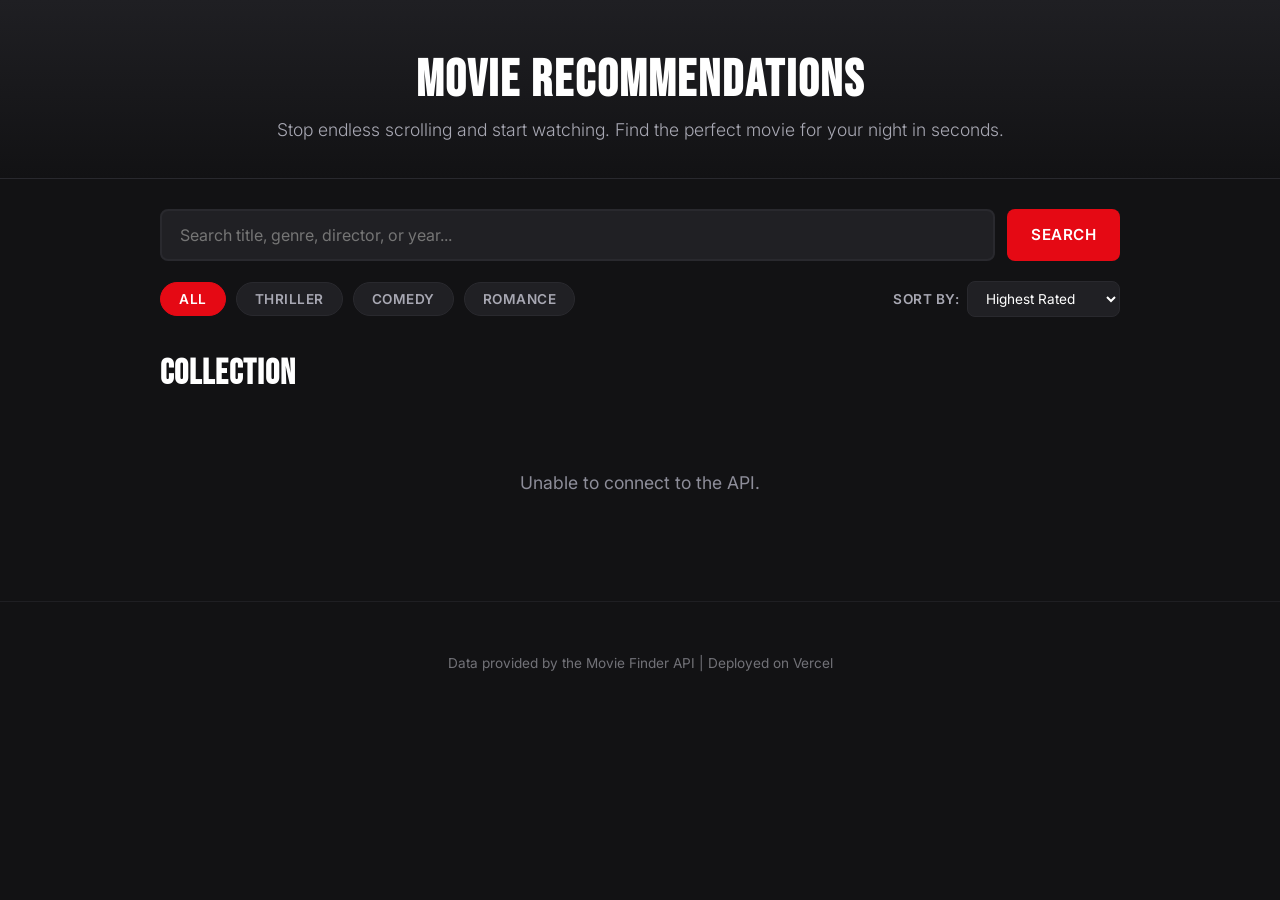
==== index.html @ 41379fd9 "Remove ID from modal title and fix undefined values with fallback and backend sync" ====
<!DOCTYPE html>
<html lang="en">
<head>
    <meta charset="UTF-8">
    <meta name="viewport" content="width=device-width, initial-scale=1.0">
    <title>Movie Recommendations</title>
    <!-- Cinematic Google Fonts -->
    <link rel="preconnect" href="https://fonts.googleapis.com">
    <link rel="preconnect" href="https://fonts.gstatic.com" crossorigin>
    <link href="https://fonts.googleapis.com/css2?family=Bebas+Neue&family=Inter:wght@300;400;500;600;700&display=swap" rel="stylesheet">
    <link rel="stylesheet" href="style.css">
</head>
<body>
    <header>
        <h1>Movie Recommendations</h1>
        <p>Stop endless scrolling and start watching. Find the perfect movie for your night in seconds.</p>
    </header>

    <main>
        <!-- SEARCH & CONTROLS SECTION -->
        <section class="search-section">
            <div class="search-bar">
                <input type="text" id="searchInput" placeholder="Search title, genre, director, or year...">
                <button class="primary-btn" onclick="searchMovies()">Search</button>
            </div>
            
            <!-- CATEGORY CHIPS AND DYNAMIC SORTING DROPDOWN -->
            <div class="controls-row">
                <div class="category-chips">
                    <button class="chip-btn active" onclick="filterCategory('All')">All</button>
                    <button class="chip-btn" onclick="filterCategory('Thriller')">Thriller</button>
                    <button class="chip-btn" onclick="filterCategory('Comedy')">Comedy</button>
                    <button class="chip-btn" onclick="filterCategory('Romance')">Romance</button>
                </div>

                <div class="sort-container">
                    <label for="sortSelect">Sort By:</label>
                    <select id="sortSelect" onchange="sortAndDisplayMovies()">
                        <option value="rating-desc">Highest Rated</option>
                        <option value="rating-asc">Lowest Rated</option>
                        <option value="year-desc">Newest Release</option>
                        <option value="year-asc">Oldest Release</option>
                    </select>
                </div>
            </div>
        </section>

        <!-- MOVIE GRID -->
        <section>
            <h2>Collection</h2>
            <div id="movieList" class="movie-list">
                <p class="loading-text">Loading movies...</p>
            </div>
        </section>
    </main>

    <!-- CUSTOM DARK MOVIE DETAILS MODAL -->
    <div id="movieModal" class="modal-overlay" onclick="closeModalOnOverlay(event)">
        <div class="modal-content">
            <button class="modal-close-btn" onclick="closeModal()">&times;</button>
            <div id="modalBody">
                <!-- Movie details dynamically injected here -->
            </div>
        </div>
    </div>

    <footer>
        <p>Data provided by the Movie Finder API | Deployed on Vercel</p>
    </footer>

    <script src="app.js"></script>
</body>
</html>
---- style.css ----
* {
    box-sizing: border-box;
    transition: all 0.25s ease-in-out;
}

body {
    font-family: 'Inter', system-ui, -apple-system, BlinkMacSystemFont, 'Segoe UI', Roboto, sans-serif;
    margin: 0;
    background: #121214;
    color: #e1e1e6;
}

/* CINEMATIC HEADINGS */
h1, h2, h3, h4 {
    font-family: 'Bebas Neue', sans-serif;
    letter-spacing: 1px;
}

header {
    background: linear-gradient(180deg, #1f1f23 0%, #121214 100%);
    color: white;
    text-align: center;
    padding: 50px 20px 20px;
    border-bottom: 1px solid #29292e;
}

header h1 {
    margin: 0;
    font-size: 3.2rem;
    letter-spacing: 2px;
    text-transform: uppercase;
}

header p {
    color: #a8a8b3;
    font-size: 1.1rem;
    margin-top: 8px;
    font-weight: 300;
}

main {
    max-width: 1000px;
    margin: 30px auto;
    padding: 0 20px;
}

main h2 {
    font-size: 2.2rem;
    color: #ffffff;
    margin-bottom: 20px;
    text-transform: uppercase;
}

/* SEARCH & CONTROLS */
.search-section {
    margin-bottom: 35px;
}

.search-bar {
    display: flex;
    gap: 12px;
    margin-bottom: 20px;
}

.search-bar input {
    flex: 1;
    padding: 14px 18px;
    font-size: 1rem;
    font-family: 'Inter', sans-serif;
    border: 2px solid #29292e;
    border-radius: 8px;
    background: #202024;
    color: white;
    outline: none;
}

.search-bar input:focus {
    border-color: #e50914;
    box-shadow: 0 0 12px rgba(229, 9, 20, 0.4);
}

.primary-btn {
    padding: 14px 24px;
    border: none;
    border-radius: 8px;
    background: #e50914;
    color: white;
    font-weight: 600;
    font-family: 'Inter', sans-serif;
    cursor: pointer;
    font-size: 0.95rem;
    text-transform: uppercase;
    letter-spacing: 0.5px;
}

.primary-btn:hover {
    background: #ff1e27;
    transform: translateY(-2px);
    box-shadow: 0 4px 12px rgba(229, 9, 20, 0.4);
}

/* CONTROLS ROW & SORT DROPDOWN */
.controls-row {
    display: flex;
    justify-content: space-between;
    align-items: center;
    flex-wrap: wrap;
    gap: 15px;
}

.category-chips {
    display: flex;
    gap: 10px;
    flex-wrap: wrap;
}

.chip-btn {
    padding: 8px 18px;
    border: 1px solid #29292e;
    border-radius: 20px;
    background: #202024;
    color: #a8a8b3;
    cursor: pointer;
    font-size: 0.85rem;
    font-weight: 600;
    font-family: 'Inter', sans-serif;
    text-transform: uppercase;
    letter-spacing: 0.5px;
}

.chip-btn:hover {
    background: #29292e;
    color: white;
    transform: translateY(-1px);
}

.chip-btn.active {
    background: #e50914;
    color: white;
    border-color: #e50914;
}

.sort-container {
    display: flex;
    align-items: center;
    gap: 8px;
    font-size: 0.85rem;
    color: #a8a8b3;
    font-weight: 600;
    text-transform: uppercase;
    letter-spacing: 0.5px;
}

.sort-container select {
    padding: 8px 14px;
    border: 1px solid #29292e;
    border-radius: 8px;
    background: #202024;
    color: white;
    font-family: 'Inter', sans-serif;
    outline: none;
    cursor: pointer;
    font-size: 0.85rem;
}

.sort-container select:focus {
    border-color: #e50914;
}

/* MOVIE GRID & FULL CARD CLICKABLE */
.movie-list {
    display: grid;
    grid-template-columns: repeat(auto-fill, minmax(280px, 1fr));
    gap: 25px;
}

.movie-card {
    background: #202024;
    border: 2px solid #29292e;
    border-radius: 12px;
    overflow: hidden;
    display: flex;
    flex-direction: column;
    cursor: pointer;
    outline: none;
    position: relative;
}

.movie-card:hover {
    transform: translateY(-6px);
    border-color: #e50914;
    box-shadow: 0 8px 24px rgba(0, 0, 0, 0.5);
}

.movie-card:focus,
.movie-card.selected-card {
    border: 2px solid #e50914 !important;
    outline: 3px solid rgba(229, 9, 20, 0.6) !important;
    outline-offset: 3px;
    box-shadow: 0 0 20px rgba(229, 9, 20, 0.5), inset 0 0 10px rgba(229, 9, 20, 0.15) !important;
    transform: translateY(-4px);
}

/* POSTER IMAGE STYLES */
.poster-container {
    position: relative;
    width: 100%;
    height: 320px;
    overflow: hidden;
    background: #121214;
}

.movie-poster {
    width: 100%;
    height: 100%;
    object-fit: cover;
    transition: transform 0.4s ease;
}

.movie-card:hover .movie-poster {
    transform: scale(1.05);
}

.poster-container .movie-category-tag {
    position: absolute;
    top: 12px;
    left: 12px;
    z-index: 2;
    box-shadow: 0 4px 10px rgba(0,0,0,0.5);
}

.card-body {
    padding: 20px;
    display: flex;
    flex-direction: column;
    flex: 1;
}

.card-header {
    display: flex;
    justify-content: space-between;
    align-items: center;
    margin-bottom: 8px;
}

.movie-category-tag {
    padding: 4px 10px;
    border-radius: 6px;
    font-size: 0.75rem;
    font-weight: 700;
    text-transform: uppercase;
    letter-spacing: 0.5px;
}

.movie-category-tag.thriller { background: #3d1c1d; color: #ff6b6b; }
.movie-category-tag.comedy { background: #3d341c; color: #ffd166; }
.movie-category-tag.romance { background: #3d1c33; color: #f72585; }

.movie-year {
    color: #a8a8b3;
    font-weight: 600;
    font-size: 0.9rem;
}

.movie-card h3 {
    margin: 0 0 8px 0;
    font-size: 1.8rem;
    color: white;
    letter-spacing: 0.5px;
}

.movie-genre, .movie-card p {
    color: #c4c4cc;
    font-size: 0.9rem;
    margin: 4px 0;
}

.movie-rating {
    color: #ffd166;
    font-weight: 600;
    font-size: 0.9rem;
}

.movie-desc {
    color: #8d8d99 !important;
    font-size: 0.85rem !important;
    margin-top: 10px !important;
    line-height: 1.4;
}

/* MODAL OVERLAY & IMAGE LAYOUT */
.modal-overlay {
    position: fixed;
    top: 0;
    left: 0;
    width: 100%;
    height: 100%;
    background: rgba(0, 0, 0, 0.85);
    backdrop-filter: blur(8px);
    display: flex;
    justify-content: center;
    align-items: center;
    z-index: 1000;
    opacity: 0;
    pointer-events: none;
    transition: opacity 0.3s ease;
}

.modal-overlay.show {
    opacity: 1;
    pointer-events: auto;
}

.modal-content {
    background: #1f1f23;
    border: 2px solid #e50914;
    border-radius: 16px;
    padding: 30px;
    max-width: 800px;
    width: 90%;
    max-height: 90vh;
    overflow-y: auto;
    box-shadow: 0 12px 40px rgba(229, 9, 20, 0.3);
    position: relative;
    transform: scale(0.9);
    transition: transform 0.3s ease;
}

.modal-overlay.show .modal-content {
    transform: scale(1);
}

.modal-close-btn {
    position: absolute;
    top: 15px;
    right: 20px;
    background: transparent;
    border: none;
    color: #a8a8b3;
    font-size: 2rem;
    cursor: pointer;
    z-index: 10;
}

.modal-close-btn:hover {
    color: #e50914;
}

.modal-layout {
    display: flex;
    gap: 25px;
    align-items: flex-start;
}

.modal-poster {
    width: 240px;
    border-radius: 10px;
    object-fit: cover;
    box-shadow: 0 6px 18px rgba(0,0,0,0.6);
}

.modal-details {
    flex: 1;
}

.modal-header {
    display: flex;
    justify-content: space-between;
    align-items: center;
    margin-bottom: 12px;
}

.modal-rating {
    color: #ffd166;
    font-weight: 700;
    font-size: 1.1rem;
}

.modal-title {
    font-size: 2.8rem;
    margin: 0 0 5px 0;
    color: #ffffff;
    letter-spacing: 1.5px;
}

.modal-meta {
    color: #8d8d99;
    font-size: 0.95rem;
    margin-bottom: 18px;
}

.modal-section {
    margin-bottom: 18px;
}

.modal-section h4 {
    font-size: 1.3rem;
    margin: 0 0 6px 0;
    color: #e50914;
    text-transform: uppercase;
}

.modal-description {
    color: #c4c4cc;
    line-height: 1.6;
    font-size: 0.95rem;
}

.modal-details-grid {
    display: grid;
    grid-template-columns: 1fr 1fr;
    gap: 12px;
    background: #121214;
    padding: 16px;
    border-radius: 10px;
    border: 1px solid #29292e;
}

.modal-details-grid strong {
    color: #a8a8b3;
    font-size: 0.8rem;
    text-transform: uppercase;
}

.modal-details-grid p {
    margin: 4px 0 0 0;
    color: #ffffff;
    font-weight: 500;
}

.modal-details-grid .full-width {
    grid-column: 1 / -1;
}

/* RESPONSIVE LAYOUT FOR MODAL */
@media (max-width: 650px) {
    .modal-layout {
        flex-direction: column;
        align-items: center;
    }
    .modal-poster {
        width: 100%;
        max-width: 220px;
    }
}

/* MESSAGES */
.no-results, .loading-text, .error-msg {
    grid-column: 1 / -1;
    text-align: center;
    color: #8d8d99;
    font-size: 1.1rem;
    padding: 40px 0;
}

footer {
    text-align: center;
    padding: 40px;
    color: #727278;
    font-size: 0.85rem;
    border-top: 1px solid #1f1f23;
    margin-top: 50px;
}
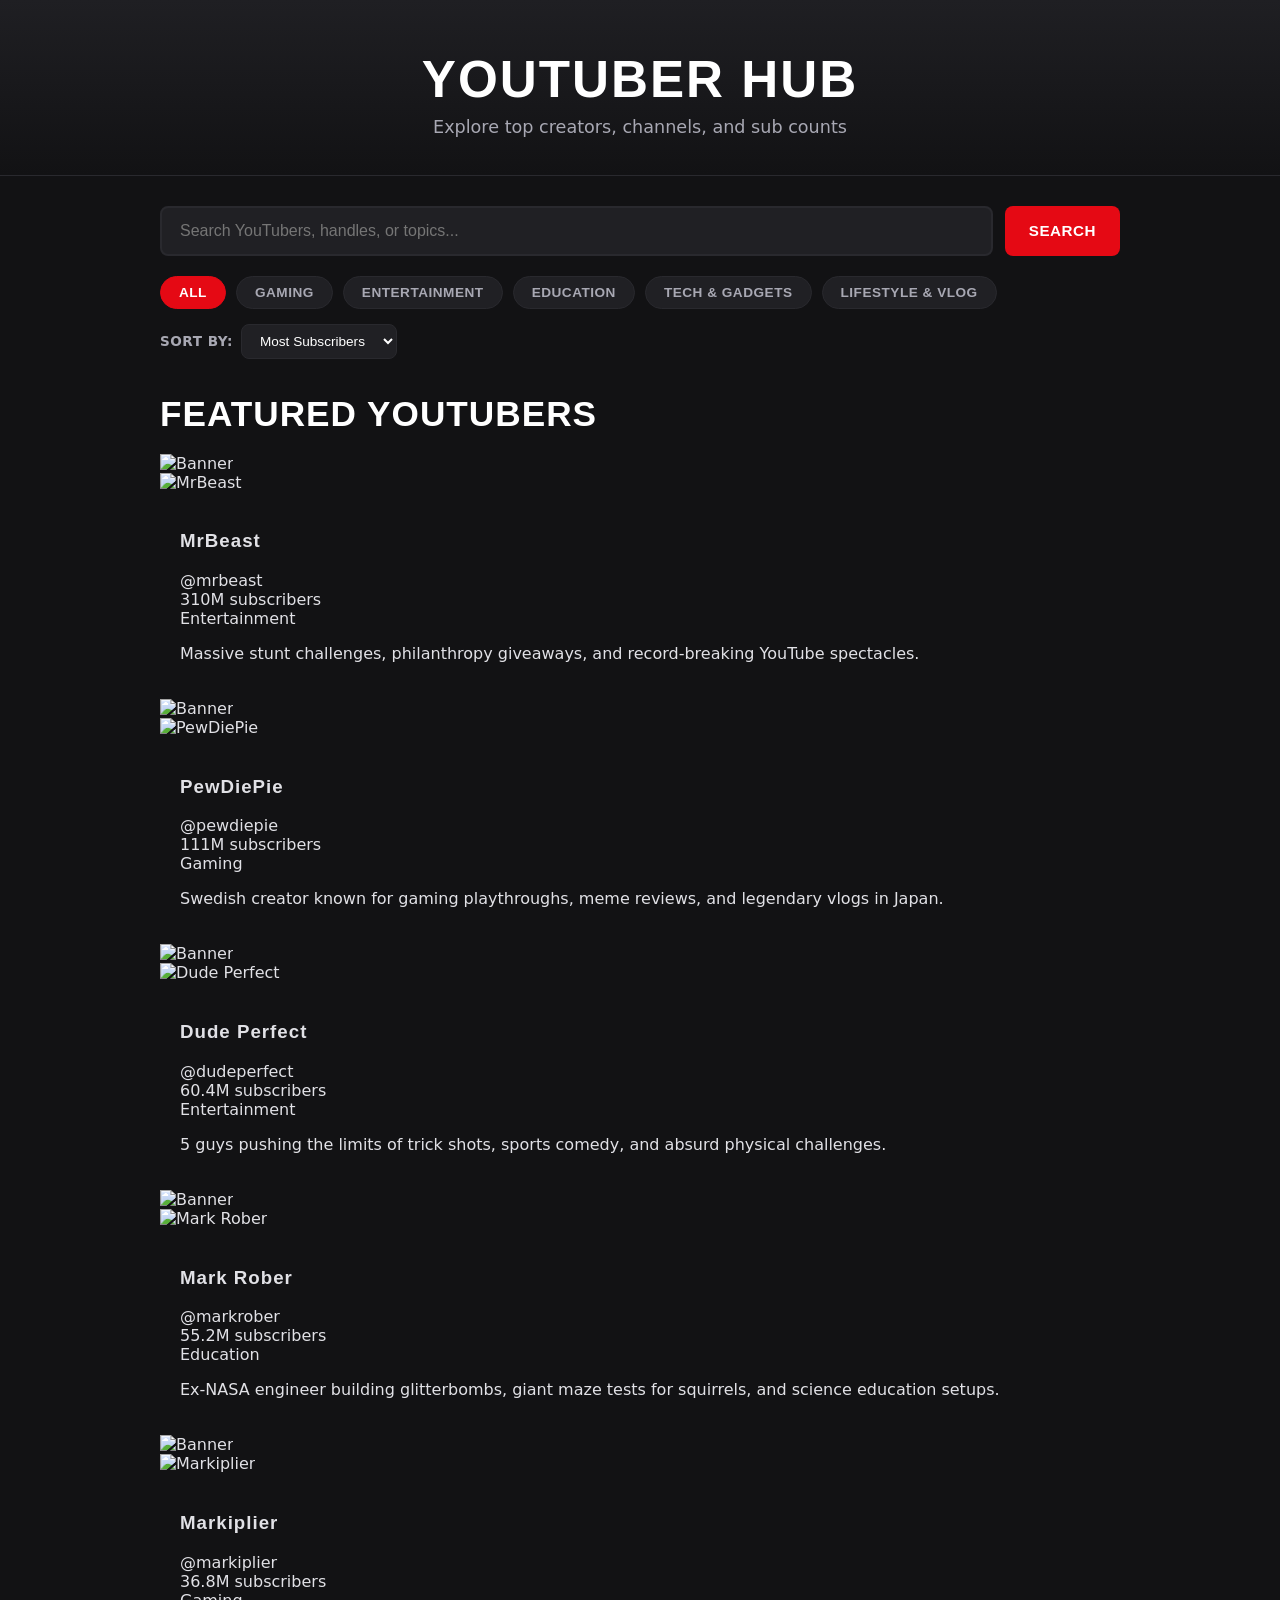
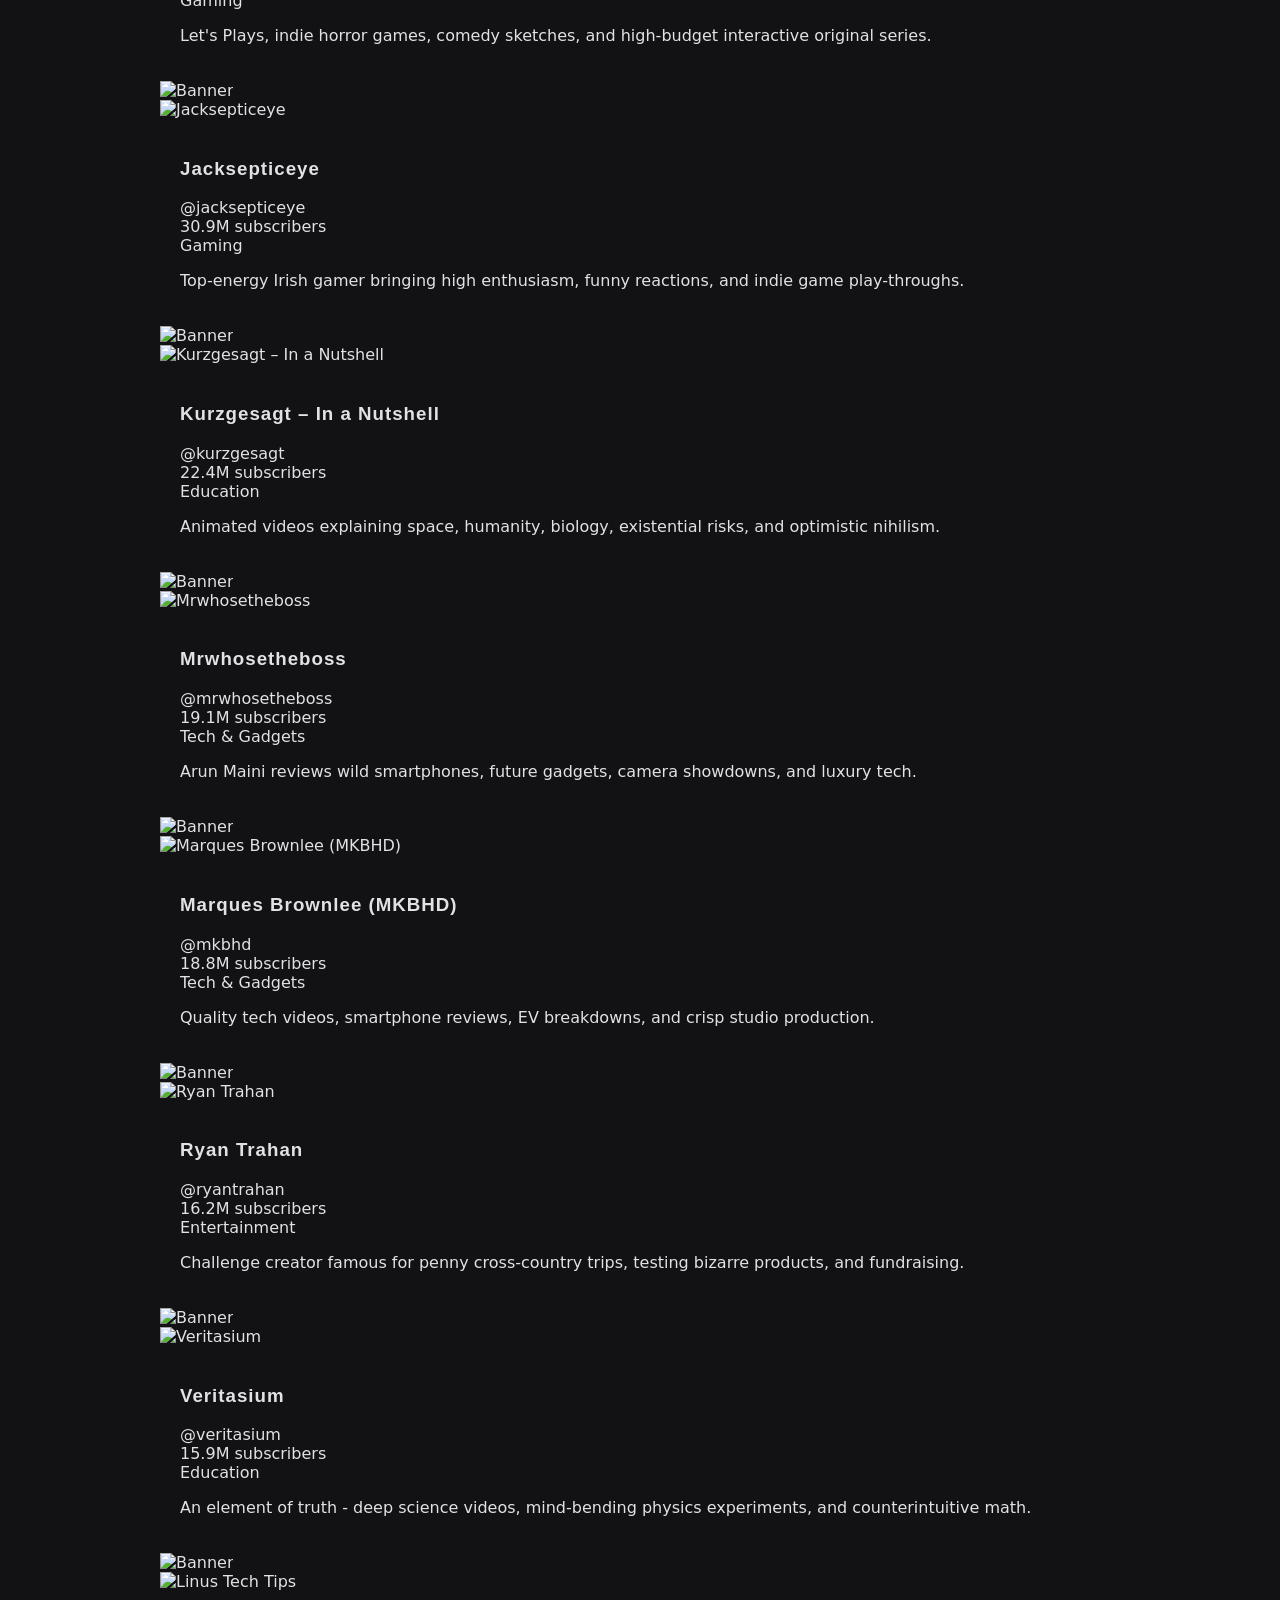
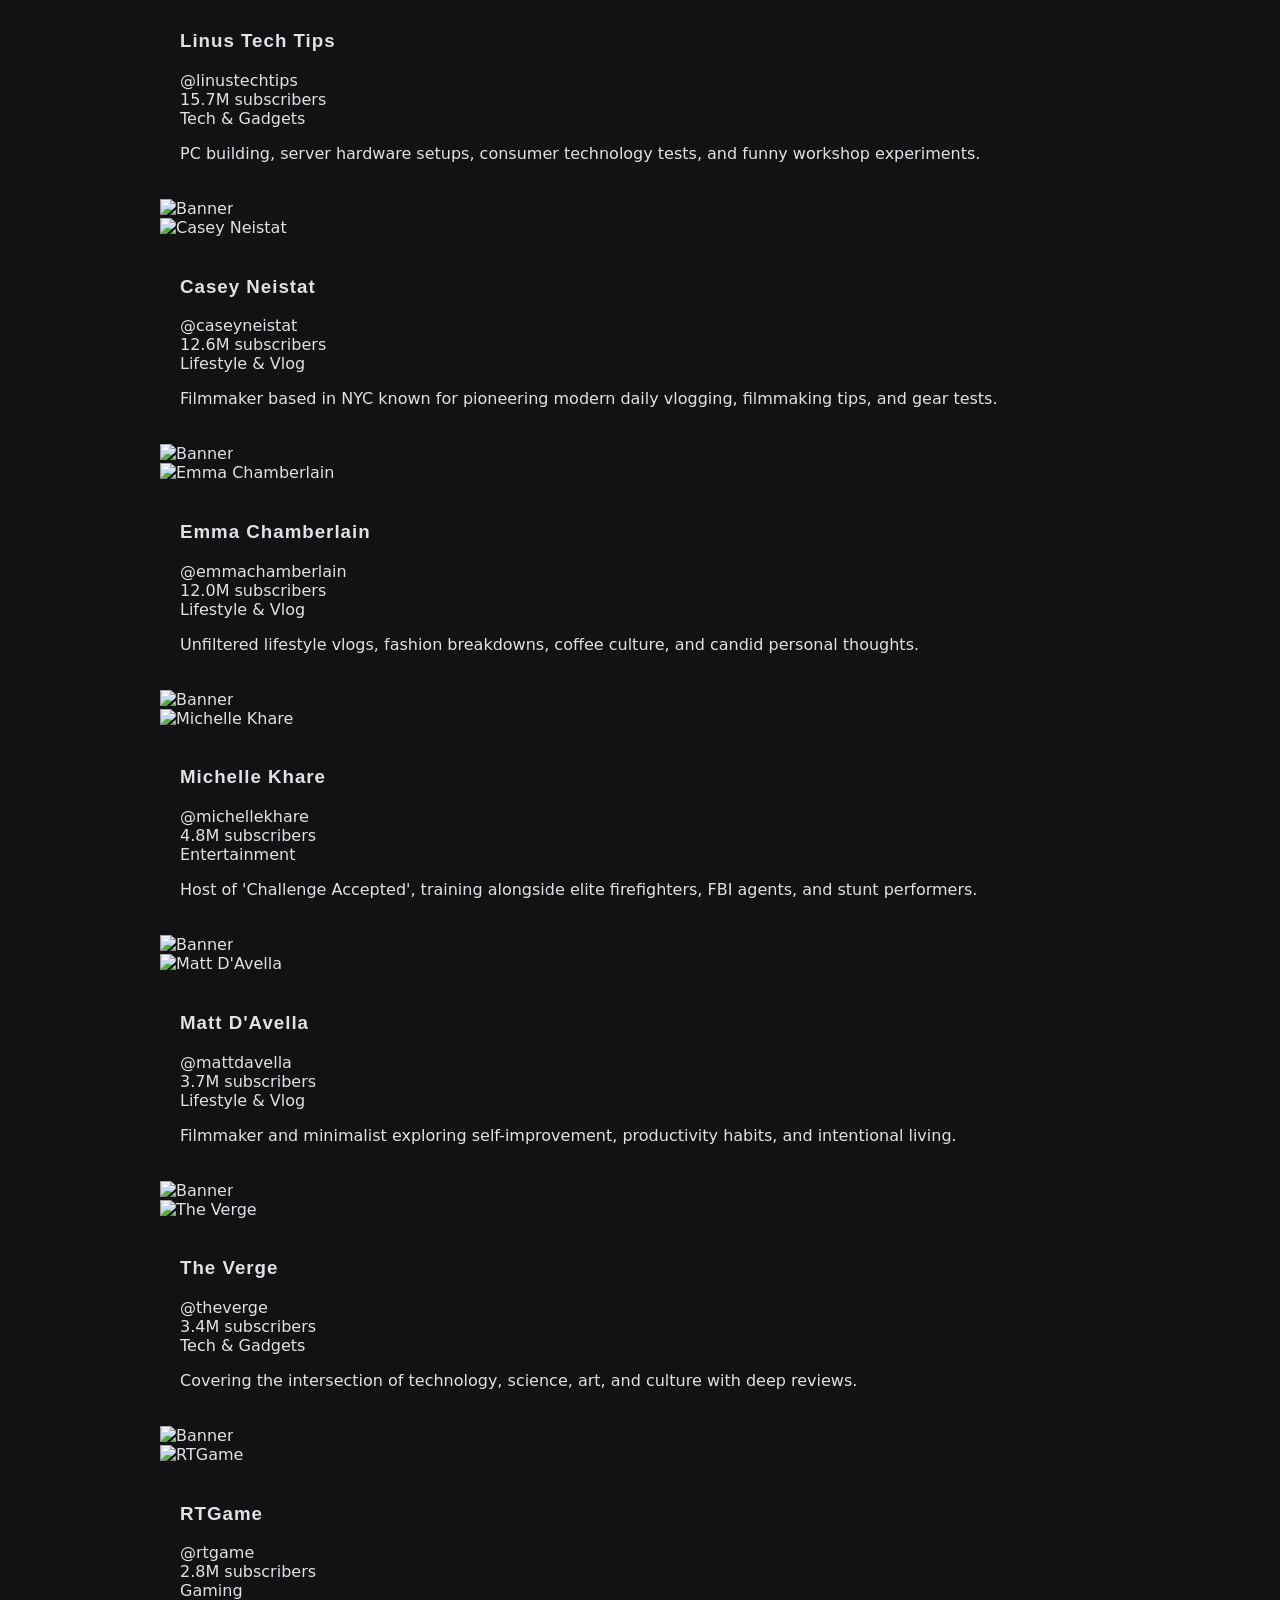
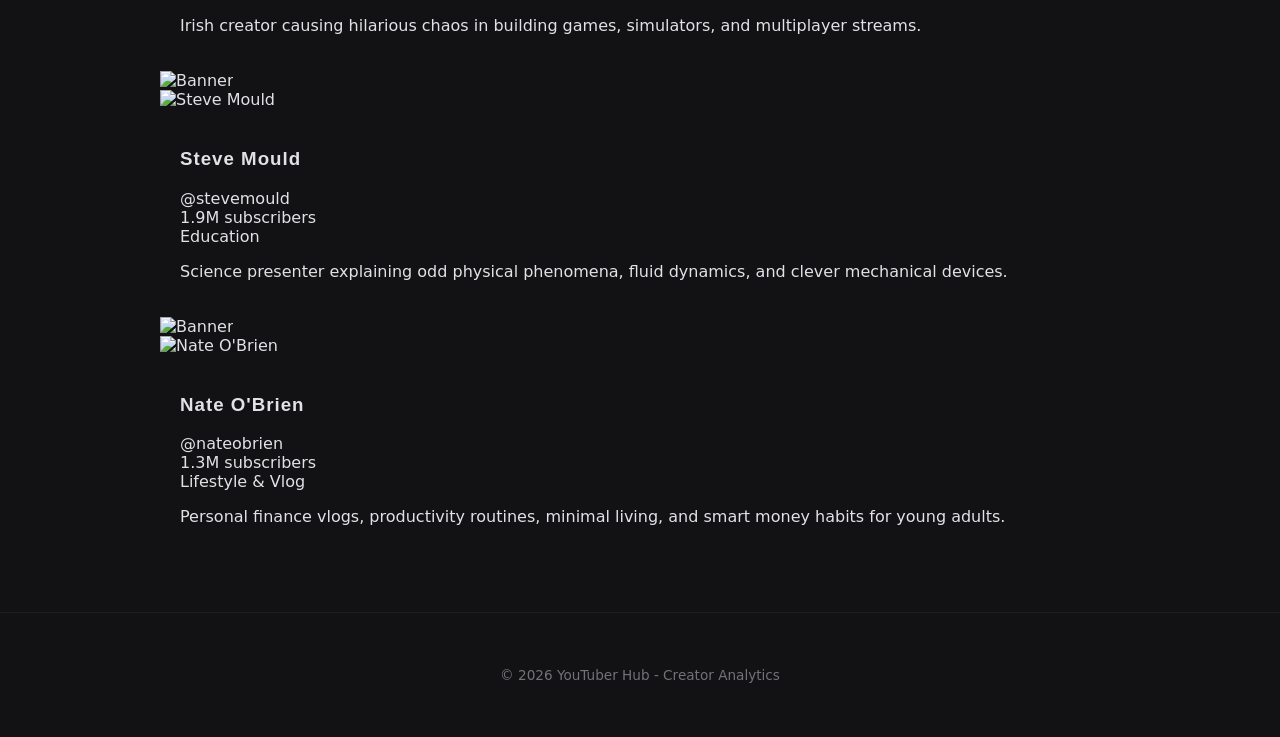
==== commit cf9a2705: "Update index.html" ====
--- a/index.html
+++ b/index.html
@@ -3,71 +3,97 @@
 <head>
     <meta charset="UTF-8">
     <meta name="viewport" content="width=device-width, initial-scale=1.0">
-    <title>Movie Recommendations</title>
-    <!-- Cinematic Google Fonts -->
-    <link rel="preconnect" href="https://fonts.googleapis.com">
-    <link rel="preconnect" href="https://fonts.gstatic.com" crossorigin>
-    <link href="https://fonts.googleapis.com/css2?family=Bebas+Neue&family=Inter:wght@300;400;500;600;700&display=swap" rel="stylesheet">
+    <title>YouTuber Hub - Discover Creators</title>
     <link rel="stylesheet" href="style.css">
 </head>
 <body>
+
     <header>
-        <h1>Movie Recommendations</h1>
-        <p>Stop endless scrolling and start watching. Find the perfect movie for your night in seconds.</p>
+        <div class="brand-badge">
+            <span class="brand-icon"></span>
+            <h1>YouTuber Hub</h1>
+        </div>
+        <p>Explore top creators, channels, and sub counts</p>
     </header>
 
     <main>
-        <!-- SEARCH & CONTROLS SECTION -->
         <section class="search-section">
             <div class="search-bar">
-                <input type="text" id="searchInput" placeholder="Search title, genre, director, or year...">
-                <button class="primary-btn" onclick="searchMovies()">Search</button>
+                <input type="text" id="searchInput" placeholder="Search YouTubers, handles, or topics..." onkeyup="handleRealtimeSearch()">
+                <button class="primary-btn" onclick="handleRealtimeSearch()">Search</button>
             </div>
-            
-            <!-- CATEGORY CHIPS AND DYNAMIC SORTING DROPDOWN -->
+
             <div class="controls-row">
-                <div class="category-chips">
-                    <button class="chip-btn active" onclick="filterCategory('All')">All</button>
-                    <button class="chip-btn" onclick="filterCategory('Thriller')">Thriller</button>
-                    <button class="chip-btn" onclick="filterCategory('Comedy')">Comedy</button>
-                    <button class="chip-btn" onclick="filterCategory('Romance')">Romance</button>
-                </div>
+                <div class="category-chips" id="categoryContainer"></div>
 
                 <div class="sort-container">
                     <label for="sortSelect">Sort By:</label>
-                    <select id="sortSelect" onchange="sortAndDisplayMovies()">
-                        <option value="rating-desc">Highest Rated</option>
-                        <option value="rating-asc">Lowest Rated</option>
-                        <option value="year-desc">Newest Release</option>
-                        <option value="year-asc">Oldest Release</option>
+                    <select id="sortSelect" onchange="sortAndDisplayYoutubers()">
+                        <option value="subs">Most Subscribers</option>
+                        <option value="views">Total Views</option>
+                        <option value="videos">Video Count</option>
                     </select>
                 </div>
             </div>
         </section>
 
-        <!-- MOVIE GRID -->
-        <section>
-            <h2>Collection</h2>
-            <div id="movieList" class="movie-list">
-                <p class="loading-text">Loading movies...</p>
-            </div>
-        </section>
+        <div id="searchBanner" class="search-banner" style="display: none;"></div>
+
+        <h2>Featured YouTubers</h2>
+        <div class="youtuber-list" id="youtuberList"></div>
     </main>
 
-    <!-- CUSTOM DARK MOVIE DETAILS MODAL -->
-    <div id="movieModal" class="modal-overlay" onclick="closeModalOnOverlay(event)">
-        <div class="modal-content">
+    <!-- CREATOR PROFILE MODAL -->
+    <div class="modal-overlay" id="creatorModal" onclick="closeModal(event)">
+        <div class="modal-content" onclick="event.stopPropagation()">
             <button class="modal-close-btn" onclick="closeModal()">&times;</button>
-            <div id="modalBody">
-                <!-- Movie details dynamically injected here -->
+            
+            <img id="modalBanner" class="modal-banner" src="" alt="Banner">
+            
+            <div class="modal-header-info">
+                <button class="subscribe-btn">Subscribe</button>
+                <div class="modal-avatar-wrapper">
+                    <img id="modalAvatar" class="modal-avatar" src="" alt="Avatar">
+                </div>
+                <h2 id="modalName" style="margin: 0; color: white;">Creator Name</h2>
+                <div id="modalHandle" style="color: #aaa; font-size: 0.9rem;">@handle</div>
+            </div>
+
+            <div class="modal-body">
+                <div class="stats-grid">
+                    <div class="stat-item">
+                        <span>Subscribers</span>
+                        <strong id="modalSubs">0</strong>
+                    </div>
+                    <div class="stat-item">
+                        <span>Total Views</span>
+                        <strong id="modalViews">0</strong>
+                    </div>
+                    <div class="stat-item">
+                        <span>Videos</span>
+                        <strong id="modalVideoCount">0</strong>
+                    </div>
+                </div>
+
+                <h4 style="color: #ff0000; margin: 0 0 8px 0; text-transform: uppercase; font-size: 0.85rem;">About Channel</h4>
+                <p id="modalBio" style="color: #ccc; font-size: 0.9rem; line-height: 1.5; margin-bottom: 20px;"></p>
+
+                <h4 style="color: #ff0000; margin: 0 0 10px 0; text-transform: uppercase; font-size: 0.85rem;">Most Popular Upload</h4>
+                <div class="popular-upload">
+                    <img id="modalUploadThumb" src="" alt="Video Thumbnail">
+                    <div>
+                        <strong id="modalUploadTitle" style="color: white; font-size: 0.9rem; display: block;">Video Title</strong>
+                        <span id="modalUploadViews" style="color: #aaa; font-size: 0.8rem;">0 views</span>
+                    </div>
+                </div>
             </div>
         </div>
     </div>
 
     <footer>
-        <p>Data provided by the Movie Finder API | Deployed on Vercel</p>
+        <p>&copy; 2026 YouTuber Hub - Creator Analytics</p>
     </footer>
 
     <script src="app.js"></script>
 </body>
-</html>+</html>
--- a/style.css
+++ b/style.css
@@ -461,3 +461,48 @@
     border-top: 1px solid #1f1f23;
     margin-top: 50px;
 }
+
+.search-banner {
+    background: #202024;
+    border-left: 4px solid #e50914;
+    padding: 12px 18px;
+    margin-bottom: 25px;
+    border-radius: 6px;
+    font-size: 0.95rem;
+    color: #a8a8b3;
+}
+
+.search-banner strong {
+    color: #ffffff;
+}
+
+.search-banner span {
+    color: #e50914;
+    font-weight: 600;
+}
+
+/* ID TAG STYLES */
+.movie-id-tag {
+    background: #e50914;
+    color: #ffffff;
+    padding: 4px 8px;
+    border-radius: 6px;
+    font-size: 0.75rem;
+    font-weight: 700;
+    text-transform: uppercase;
+    letter-spacing: 0.5px;
+}
+
+.poster-container .movie-id-tag {
+    position: absolute;
+    top: 12px;
+    right: 12px;
+    z-index: 2;
+    box-shadow: 0 4px 10px rgba(0,0,0,0.5);
+}
+
+.modal-tags {
+    display: flex;
+    gap: 8px;
+    align-items: center;
+}
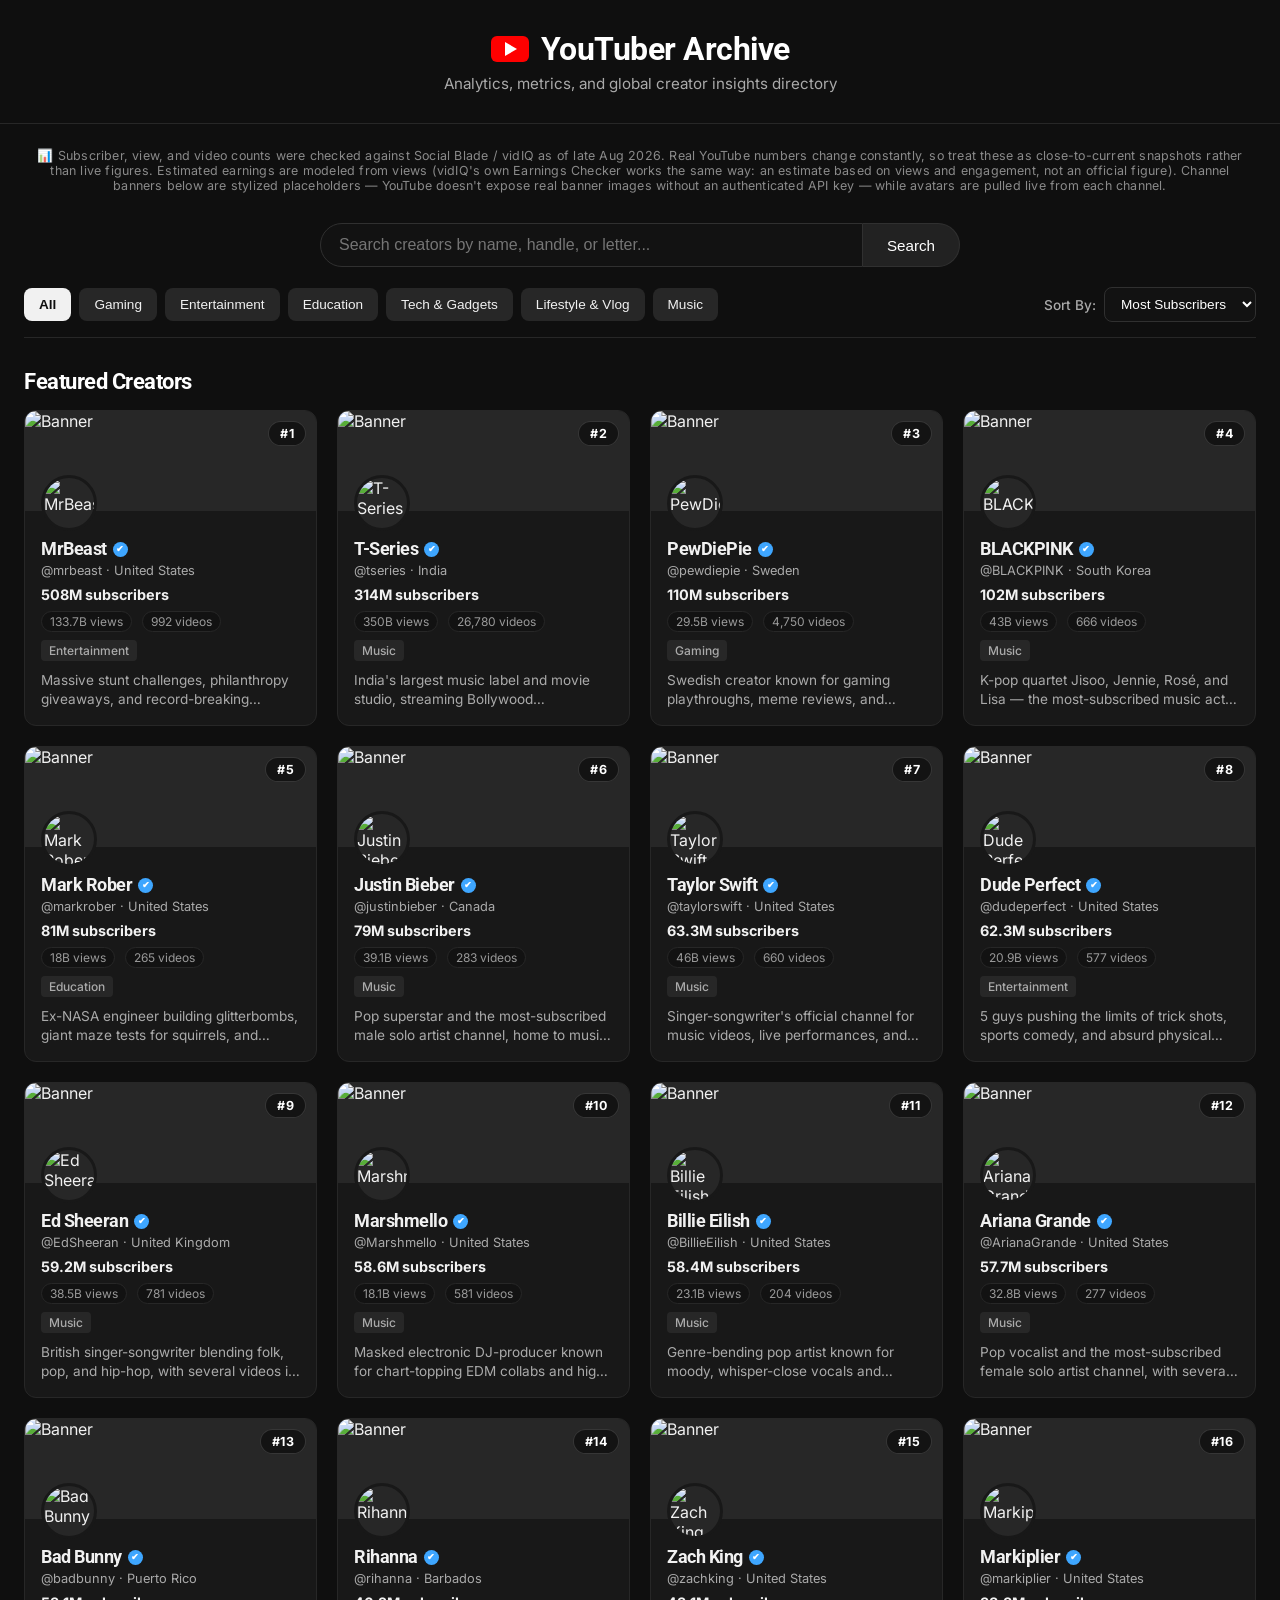
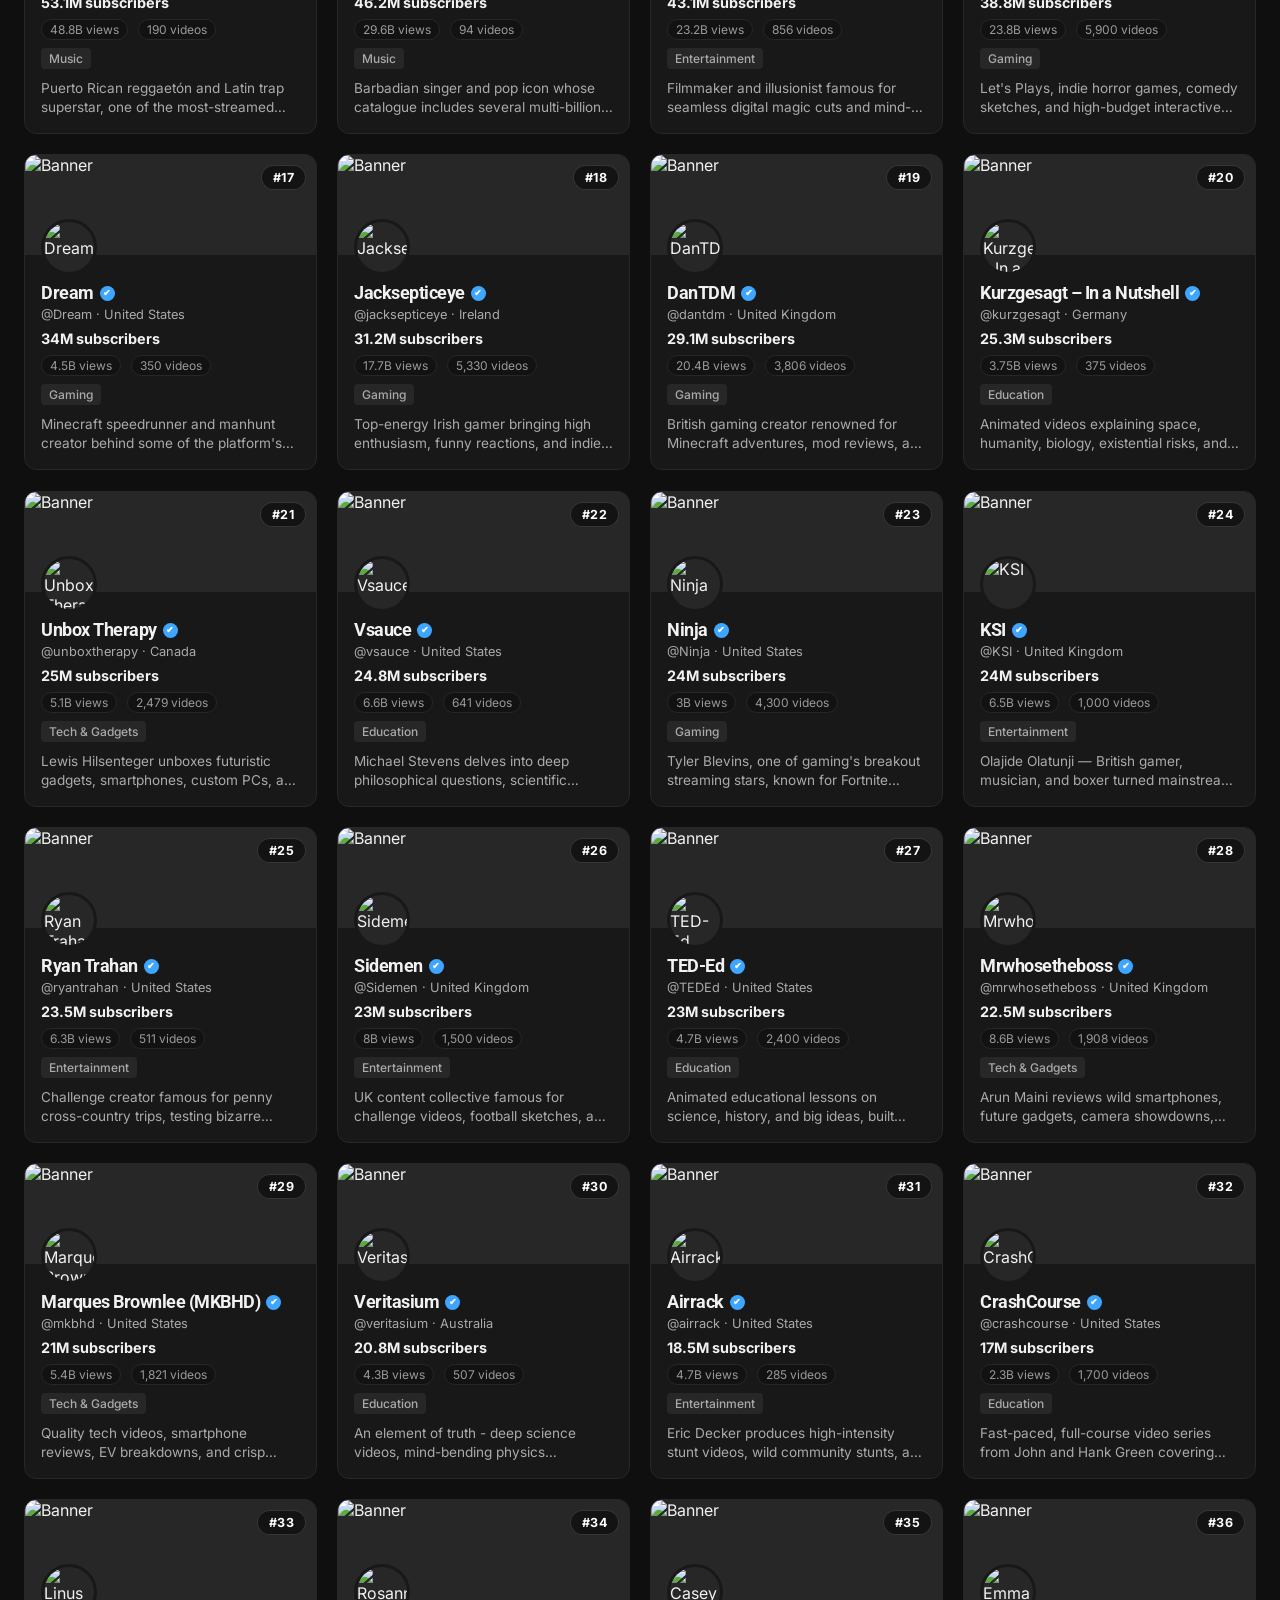
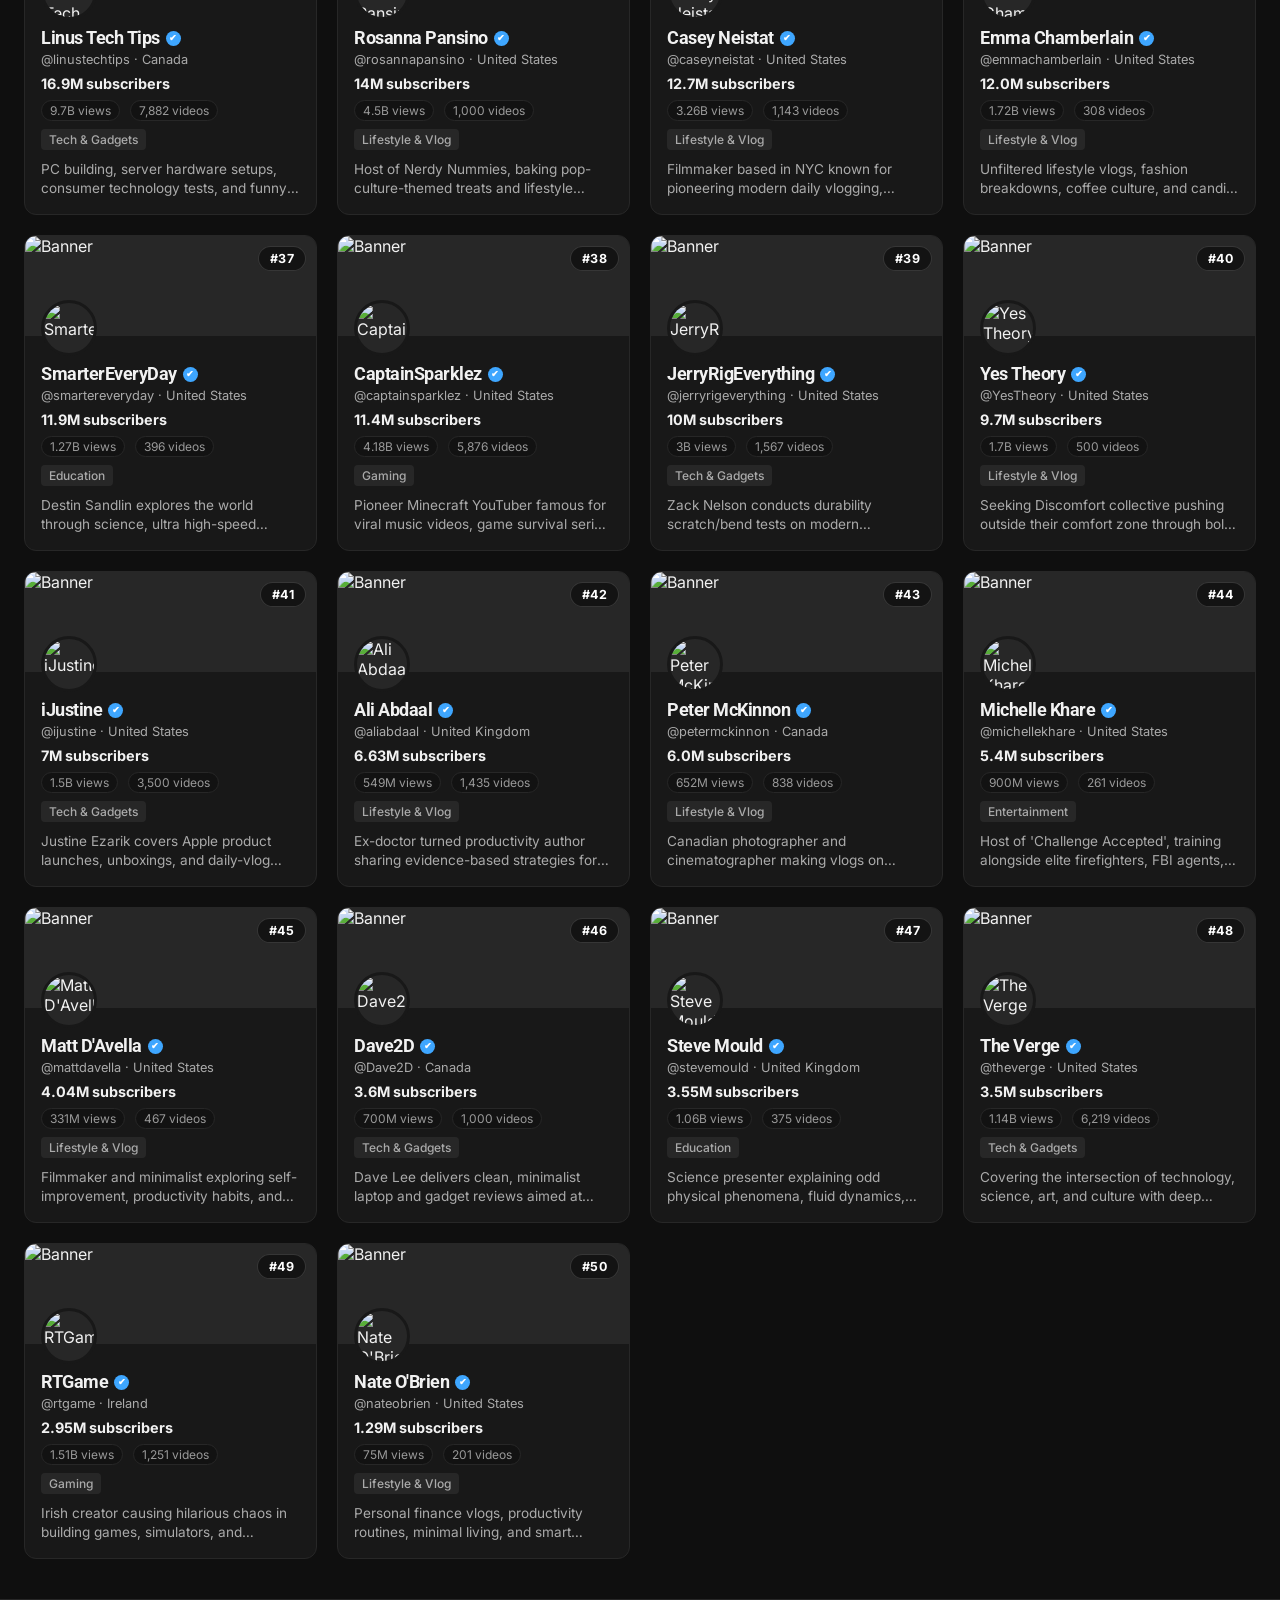
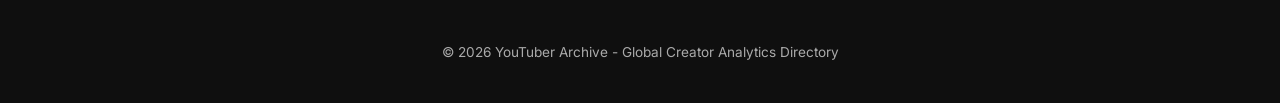
==== commit 0a037aca: "Initial commit for FastAPI service" ====
--- a/index.html
+++ b/index.html
@@ -3,23 +3,30 @@
 <head>
     <meta charset="UTF-8">
     <meta name="viewport" content="width=device-width, initial-scale=1.0">
-    <title>YouTuber Hub - Discover Creators</title>
+    <title>YouTube Creator Archive</title>
     <link rel="stylesheet" href="style.css">
+    <link rel="preconnect" href="https://fonts.googleapis.com">
+    <link rel="preconnect" href="https://fonts.gstatic.com" crossorigin>
+    <link href="https://fonts.googleapis.com/css2?family=Inter:wght@400;500;600;700&family=Roboto:wght@400;500;700&display=swap" rel="stylesheet">
 </head>
 <body>
 
     <header>
         <div class="brand-badge">
             <span class="brand-icon"></span>
-            <h1>YouTuber Hub</h1>
+            <h1>YouTuber Archive</h1>
         </div>
-        <p>Explore top creators, channels, and sub counts</p>
+        <p>Analytics, metrics, and global creator insights directory</p>
     </header>
+
+    <div class="data-note">
+        📊 Subscriber, view, and video counts were checked against Social Blade / vidIQ as of late Aug 2026. Real YouTube numbers change constantly, so treat these as close-to-current snapshots rather than live figures. Estimated earnings are modeled from views (vidIQ's own Earnings Checker works the same way: an estimate based on views and engagement, not an official figure). Channel banners below are stylized placeholders — YouTube doesn't expose real banner images without an authenticated API key — while avatars are pulled live from each channel.
+    </div>
 
     <main>
         <section class="search-section">
             <div class="search-bar">
-                <input type="text" id="searchInput" placeholder="Search YouTubers, handles, or topics..." onkeyup="handleRealtimeSearch()">
+                <input type="text" id="searchInput" placeholder="Search creators by name, handle, or letter..." onkeyup="handleRealtimeSearch()">
                 <button class="primary-btn" onclick="handleRealtimeSearch()">Search</button>
             </div>
 
@@ -32,6 +39,8 @@
                         <option value="subs">Most Subscribers</option>
                         <option value="views">Total Views</option>
                         <option value="videos">Video Count</option>
+                        <option value="year">Joined Year</option>
+                        <option value="earnings">Est. Earnings</option>
                     </select>
                 </div>
             </div>
@@ -39,11 +48,10 @@
 
         <div id="searchBanner" class="search-banner" style="display: none;"></div>
 
-        <h2>Featured YouTubers</h2>
+        <h2>Featured Creators</h2>
         <div class="youtuber-list" id="youtuberList"></div>
     </main>
 
-    <!-- CREATOR PROFILE MODAL -->
     <div class="modal-overlay" id="creatorModal" onclick="closeModal(event)">
         <div class="modal-content" onclick="event.stopPropagation()">
             <button class="modal-close-btn" onclick="closeModal()">&times;</button>
@@ -52,37 +60,32 @@
             
             <div class="modal-header-info">
                 <button class="subscribe-btn">Subscribe</button>
-                <div class="modal-avatar-wrapper">
-                    <img id="modalAvatar" class="modal-avatar" src="" alt="Avatar">
+                <div class="modal-identity">
+                    <div class="modal-avatar-wrapper">
+                        <img id="modalAvatar" class="modal-avatar" src="" alt="Avatar">
+                    </div>
+                    <div class="modal-name-block">
+                        <h2 id="modalName" style="margin: 0; color: white;">Creator Name <span class="verified-badge" title="Verified">✔</span></h2>
+                        <div id="modalHandle" style="color: #aaa; font-size: 0.9rem;">@handle</div>
+                        <div id="modalRankBadge" class="rank-pill">Rank #0</div>
+                    </div>
                 </div>
-                <h2 id="modalName" style="margin: 0; color: white;">Creator Name</h2>
-                <div id="modalHandle" style="color: #aaa; font-size: 0.9rem;">@handle</div>
             </div>
 
             <div class="modal-body">
-                <div class="stats-grid">
-                    <div class="stat-item">
-                        <span>Subscribers</span>
-                        <strong id="modalSubs">0</strong>
-                    </div>
-                    <div class="stat-item">
-                        <span>Total Views</span>
-                        <strong id="modalViews">0</strong>
-                    </div>
-                    <div class="stat-item">
-                        <span>Videos</span>
-                        <strong id="modalVideoCount">0</strong>
-                    </div>
+                <h4 class="section-label">Channel Analytics <span class="section-sub">10 channel metrics</span></h4>
+                <div class="stats-grid" id="modalStatsGrid">
+                    <!-- 14 stat tiles injected by app.js -->
                 </div>
 
-                <h4 style="color: #ff0000; margin: 0 0 8px 0; text-transform: uppercase; font-size: 0.85rem;">About Channel</h4>
+                <h4 class="section-label">About Channel</h4>
                 <p id="modalBio" style="color: #ccc; font-size: 0.9rem; line-height: 1.5; margin-bottom: 20px;"></p>
 
-                <h4 style="color: #ff0000; margin: 0 0 10px 0; text-transform: uppercase; font-size: 0.85rem;">Most Popular Upload</h4>
+                <h4 class="section-label">Most Popular Upload</h4>
                 <div class="popular-upload">
                     <img id="modalUploadThumb" src="" alt="Video Thumbnail">
                     <div>
-                        <strong id="modalUploadTitle" style="color: white; font-size: 0.9rem; display: block;">Video Title</strong>
+                        <strong id="modalUploadTitle" style="color: white; font-size: 0.9rem; display: block; margin-bottom: 4px;">Video Title</strong>
                         <span id="modalUploadViews" style="color: #aaa; font-size: 0.8rem;">0 views</span>
                     </div>
                 </div>
@@ -91,9 +94,9 @@
     </div>
 
     <footer>
-        <p>&copy; 2026 YouTuber Hub - Creator Analytics</p>
+        <p>&copy; 2026 YouTuber Archive - Global Creator Analytics Directory</p>
     </footer>
 
     <script src="app.js"></script>
 </body>
-</html>
+</html>
--- a/style.css
+++ b/style.css
@@ -1,143 +1,173 @@
 * {
     box-sizing: border-box;
-    transition: all 0.25s ease-in-out;
+    transition: background-color 0.2s ease, border-color 0.2s ease, transform 0.25s cubic-bezier(0.16, 1, 0.3, 1), box-shadow 0.25s ease;
 }
 
 body {
-    font-family: 'Inter', system-ui, -apple-system, BlinkMacSystemFont, 'Segoe UI', Roboto, sans-serif;
+    font-family: 'Inter', system-ui, -apple-system, sans-serif;
     margin: 0;
-    background: #121214;
-    color: #e1e1e6;
-}
-
-/* CINEMATIC HEADINGS */
+    background: #0f0f0f;
+    color: #f1f1f1;
+}
+
 h1, h2, h3, h4 {
-    font-family: 'Bebas Neue', sans-serif;
-    letter-spacing: 1px;
+    font-family: 'Roboto', sans-serif;
+    letter-spacing: -0.5px;
 }
 
 header {
-    background: linear-gradient(180deg, #1f1f23 0%, #121214 100%);
+    background: #0f0f0f;
     color: white;
     text-align: center;
-    padding: 50px 20px 20px;
-    border-bottom: 1px solid #29292e;
+    padding: 30px 20px 15px;
+    border-bottom: 1px solid #272727;
+    position: sticky;
+    top: 0;
+    z-index: 100;
+}
+
+.brand-badge {
+    display: inline-flex;
+    align-items: center;
+    gap: 12px;
+}
+
+.brand-icon {
+    width: 38px;
+    height: 26px;
+    background: #ff0000;
+    border-radius: 6px;
+    position: relative;
+    display: inline-block;
+}
+
+.brand-icon::after {
+    content: '';
+    position: absolute;
+    top: 6px;
+    left: 14px;
+    width: 0;
+    height: 0;
+    border-top: 7px solid transparent;
+    border-bottom: 7px solid transparent;
+    border-left: 12px solid #ffffff;
 }
 
 header h1 {
     margin: 0;
-    font-size: 3.2rem;
-    letter-spacing: 2px;
-    text-transform: uppercase;
+    font-size: 2rem;
+    font-weight: 700;
 }
 
 header p {
-    color: #a8a8b3;
-    font-size: 1.1rem;
-    margin-top: 8px;
-    font-weight: 300;
+    color: #aaa;
+    font-size: 0.95rem;
+    margin-top: 6px;
+    font-weight: 400;
+}
+
+.data-note {
+    max-width: 1280px;
+    margin: 14px auto 0;
+    padding: 10px 24px;
+    text-align: center;
+    color: #8a8a8a;
+    font-size: 0.78rem;
+    letter-spacing: 0.2px;
 }
 
 main {
-    max-width: 1000px;
-    margin: 30px auto;
-    padding: 0 20px;
+    max-width: 1280px;
+    margin: 20px auto;
+    padding: 0 24px;
 }
 
 main h2 {
-    font-size: 2.2rem;
+    font-size: 1.4rem;
     color: #ffffff;
-    margin-bottom: 20px;
-    text-transform: uppercase;
-}
-
-/* SEARCH & CONTROLS */
+    margin-bottom: 16px;
+}
+
+/* SEARCH & FILTERS */
 .search-section {
-    margin-bottom: 35px;
+    margin-bottom: 30px;
 }
 
 .search-bar {
     display: flex;
-    gap: 12px;
-    margin-bottom: 20px;
+    max-width: 640px;
+    margin: 0 auto 20px auto;
 }
 
 .search-bar input {
     flex: 1;
-    padding: 14px 18px;
+    padding: 12px 18px;
     font-size: 1rem;
-    font-family: 'Inter', sans-serif;
-    border: 2px solid #29292e;
-    border-radius: 8px;
-    background: #202024;
+    border: 1px solid #303030;
+    border-radius: 40px 0 0 40px;
+    background: #121212;
     color: white;
     outline: none;
 }
 
 .search-bar input:focus {
-    border-color: #e50914;
-    box-shadow: 0 0 12px rgba(229, 9, 20, 0.4);
+    border-color: #ff0000;
+    box-shadow: 0 0 8px rgba(255, 0, 0, 0.3);
 }
 
 .primary-btn {
-    padding: 14px 24px;
-    border: none;
-    border-radius: 8px;
-    background: #e50914;
+    padding: 10px 24px;
+    border: 1px solid #303030;
+    border-left: none;
+    border-radius: 0 40px 40px 0;
+    background: #222222;
     color: white;
-    font-weight: 600;
-    font-family: 'Inter', sans-serif;
+    font-weight: 500;
     cursor: pointer;
     font-size: 0.95rem;
-    text-transform: uppercase;
-    letter-spacing: 0.5px;
 }
 
 .primary-btn:hover {
-    background: #ff1e27;
-    transform: translateY(-2px);
-    box-shadow: 0 4px 12px rgba(229, 9, 20, 0.4);
-}
-
-/* CONTROLS ROW & SORT DROPDOWN */
+    background: #ff0000;
+    border-color: #ff0000;
+}
+
 .controls-row {
     display: flex;
     justify-content: space-between;
     align-items: center;
     flex-wrap: wrap;
     gap: 15px;
+    border-bottom: 1px solid #272727;
+    padding-bottom: 15px;
 }
 
 .category-chips {
     display: flex;
-    gap: 10px;
+    gap: 8px;
     flex-wrap: wrap;
 }
 
 .chip-btn {
-    padding: 8px 18px;
-    border: 1px solid #29292e;
-    border-radius: 20px;
-    background: #202024;
-    color: #a8a8b3;
+    padding: 8px 14px;
+    border: 1px solid transparent;
+    border-radius: 8px;
+    background: #272727;
+    color: #f1f1f1;
     cursor: pointer;
     font-size: 0.85rem;
-    font-weight: 600;
-    font-family: 'Inter', sans-serif;
-    text-transform: uppercase;
-    letter-spacing: 0.5px;
+    font-weight: 500;
 }
 
 .chip-btn:hover {
-    background: #29292e;
-    color: white;
+    background: #3f3f3f;
     transform: translateY(-1px);
 }
 
 .chip-btn.active {
-    background: #e50914;
-    color: white;
-    border-color: #e50914;
+    background: #f1f1f1;
+    color: #0f0f0f;
+    font-weight: 700;
 }
 
 .sort-container {
@@ -145,157 +175,238 @@
     align-items: center;
     gap: 8px;
     font-size: 0.85rem;
-    color: #a8a8b3;
-    font-weight: 600;
-    text-transform: uppercase;
-    letter-spacing: 0.5px;
+    color: #aaa;
+    font-weight: 500;
 }
 
 .sort-container select {
-    padding: 8px 14px;
-    border: 1px solid #29292e;
+    padding: 8px 12px;
+    border: 1px solid #303030;
     border-radius: 8px;
-    background: #202024;
+    background: #121212;
     color: white;
-    font-family: 'Inter', sans-serif;
     outline: none;
     cursor: pointer;
     font-size: 0.85rem;
 }
 
 .sort-container select:focus {
-    border-color: #e50914;
-}
-
-/* MOVIE GRID & FULL CARD CLICKABLE */
-.movie-list {
+    border-color: #ff0000;
+}
+
+/* YOUTUBER CARDS GRID & ANIMATIONS */
+.youtuber-list {
     display: grid;
     grid-template-columns: repeat(auto-fill, minmax(280px, 1fr));
-    gap: 25px;
-}
-
-.movie-card {
-    background: #202024;
-    border: 2px solid #29292e;
+    gap: 20px;
+}
+
+.youtuber-card {
+    background: #181818;
+    border: 1px solid #272727;
     border-radius: 12px;
     overflow: hidden;
     display: flex;
     flex-direction: column;
     cursor: pointer;
     outline: none;
-    position: relative;
-}
-
-.movie-card:hover {
-    transform: translateY(-6px);
-    border-color: #e50914;
-    box-shadow: 0 8px 24px rgba(0, 0, 0, 0.5);
-}
-
-.movie-card:focus,
-.movie-card.selected-card {
-    border: 2px solid #e50914 !important;
-    outline: 3px solid rgba(229, 9, 20, 0.6) !important;
-    outline-offset: 3px;
-    box-shadow: 0 0 20px rgba(229, 9, 20, 0.5), inset 0 0 10px rgba(229, 9, 20, 0.15) !important;
-    transform: translateY(-4px);
-}
-
-/* POSTER IMAGE STYLES */
-.poster-container {
+    opacity: 0;
+    transform: translateY(20px) scale(0.98);
+    perspective: 600px;
+    will-change: transform;
+}
+
+.youtuber-card.revealed {
+    animation: cardFadeIn 0.55s cubic-bezier(0.16, 1, 0.3, 1) forwards;
+}
+
+@keyframes cardFadeIn {
+    from {
+        opacity: 0;
+        transform: translateY(20px) scale(0.98);
+    }
+    to {
+        opacity: 1;
+        transform: translateY(0) scale(1);
+    }
+}
+
+.youtuber-card:hover {
+    transform: translateY(-8px) scale(1.015);
+    border-color: #555;
+    box-shadow: 0 12px 30px rgba(0, 0, 0, 0.55), 0 0 16px rgba(255, 0, 0, 0.18);
+}
+
+.youtuber-card:active {
+    transform: translateY(-4px) scale(0.995);
+}
+
+.youtuber-card:focus {
+    outline: 2px solid #ff0000 !important;
+}
+
+.youtuber-card:hover .channel-banner {
+    transform: scale(1.08);
+}
+
+.youtuber-card:hover .creator-avatar {
+    transform: scale(1.06);
+    border-color: #ff0000;
+}
+
+/* CHANNEL BANNER & AVATAR */
+.banner-container {
     position: relative;
     width: 100%;
-    height: 320px;
-    overflow: hidden;
-    background: #121214;
-}
-
-.movie-poster {
+    height: 100px;
+    background: #272727;
+}
+
+.channel-banner {
     width: 100%;
     height: 100%;
     object-fit: cover;
-    transition: transform 0.4s ease;
-}
-
-.movie-card:hover .movie-poster {
-    transform: scale(1.05);
-}
-
-.poster-container .movie-category-tag {
+    transition: transform 0.5s cubic-bezier(0.16, 1, 0.3, 1);
+}
+
+.avatar-wrapper {
     position: absolute;
-    top: 12px;
-    left: 12px;
-    z-index: 2;
-    box-shadow: 0 4px 10px rgba(0,0,0,0.5);
-}
-
+    bottom: -20px;
+    left: 16px;
+}
+
+.creator-avatar {
+    width: 56px;
+    height: 56px;
+    border-radius: 50%;
+    border: 3px solid #181818;
+    background: #272727;
+    object-fit: cover;
+    aspect-ratio: 1 / 1;
+    display: block;
+    transition: transform 0.3s ease, border-color 0.3s ease;
+}
+
+.rank-badge {
+    position: absolute;
+    top: 10px;
+    right: 10px;
+    background: rgba(15, 15, 15, 0.78);
+    backdrop-filter: blur(4px);
+    border: 1px solid rgba(255, 255, 255, 0.15);
+    border-radius: 20px;
+    padding: 4px 11px;
+    font-size: 0.78rem;
+    font-weight: 700;
+    color: #fff;
+    letter-spacing: 0.3px;
+    animation: badgePop 0.4s cubic-bezier(0.34, 1.56, 0.64, 1) both;
+}
+
+@keyframes badgePop {
+    from { transform: scale(0.5); opacity: 0; }
+    to { transform: scale(1); opacity: 1; }
+}
+
+.verified-badge {
+    display: inline-flex;
+    align-items: center;
+    justify-content: center;
+    width: 15px;
+    height: 15px;
+    font-size: 9px;
+    color: #fff;
+    background: #3ea6ff;
+    border-radius: 50%;
+    animation: verifyGlow 2.6s ease-in-out infinite;
+}
+
+@keyframes verifyGlow {
+    0%, 100% { box-shadow: 0 0 0 rgba(62, 166, 255, 0.5); }
+    50% { box-shadow: 0 0 6px rgba(62, 166, 255, 0.85); }
+}
+
+.mini-stats-row {
+    display: flex;
+    gap: 10px;
+    align-items: center;
+    margin-bottom: 8px;
+    flex-wrap: wrap;
+}
+
+.mini-stat {
+    font-size: 0.75rem;
+    color: #999;
+    background: #121212;
+    border: 1px solid #272727;
+    padding: 2px 8px;
+    border-radius: 20px;
+}
+
+.mini-stat.trend-up { color: #4ade80; border-color: rgba(74, 222, 128, 0.3); }
+.mini-stat.trend-down { color: #f87171; border-color: rgba(248, 113, 113, 0.3); }
+
+/* CARD DETAILS */
 .card-body {
-    padding: 20px;
+    padding: 28px 16px 16px 16px;
     display: flex;
     flex-direction: column;
     flex: 1;
 }
 
-.card-header {
-    display: flex;
-    justify-content: space-between;
-    align-items: center;
+.youtuber-card h3 {
+    margin: 0 0 4px 0;
+    font-size: 1.1rem;
+    color: #f1f1f1;
+    display: flex;
+    align-items: center;
+    gap: 6px;
+}
+
+.handle {
+    color: #aaa;
+    font-size: 0.8rem;
     margin-bottom: 8px;
 }
 
-.movie-category-tag {
-    padding: 4px 10px;
-    border-radius: 6px;
+.sub-count {
+    color: #f1f1f1;
+    font-weight: 700;
+    font-size: 0.9rem;
+    margin-bottom: 8px;
+}
+
+.niche-badge {
+    display: inline-block;
+    align-self: flex-start;
+    padding: 3px 8px;
+    border-radius: 4px;
+    background: #272727;
+    color: #aaa;
     font-size: 0.75rem;
-    font-weight: 700;
-    text-transform: uppercase;
-    letter-spacing: 0.5px;
-}
-
-.movie-category-tag.thriller { background: #3d1c1d; color: #ff6b6b; }
-.movie-category-tag.comedy { background: #3d341c; color: #ffd166; }
-.movie-category-tag.romance { background: #3d1c33; color: #f72585; }
-
-.movie-year {
-    color: #a8a8b3;
-    font-weight: 600;
-    font-size: 0.9rem;
-}
-
-.movie-card h3 {
-    margin: 0 0 8px 0;
-    font-size: 1.8rem;
-    color: white;
-    letter-spacing: 0.5px;
-}
-
-.movie-genre, .movie-card p {
-    color: #c4c4cc;
-    font-size: 0.9rem;
-    margin: 4px 0;
-}
-
-.movie-rating {
-    color: #ffd166;
-    font-weight: 600;
-    font-size: 0.9rem;
-}
-
-.movie-desc {
-    color: #8d8d99 !important;
-    font-size: 0.85rem !important;
-    margin-top: 10px !important;
+    font-weight: 500;
+    margin-bottom: 10px;
+}
+
+.bio {
+    color: #aaa;
+    font-size: 0.85rem;
     line-height: 1.4;
-}
-
-/* MODAL OVERLAY & IMAGE LAYOUT */
+    margin: 0;
+    display: -webkit-box;
+    -webkit-line-clamp: 2;
+    -webkit-box-orient: vertical;
+    overflow: hidden;
+}
+
+/* CREATOR MODAL ANIMATIONS & LAYOUT */
 .modal-overlay {
     position: fixed;
     top: 0;
     left: 0;
     width: 100%;
     height: 100%;
-    background: rgba(0, 0, 0, 0.85);
+    background: rgba(0, 0, 0, 0.75);
     backdrop-filter: blur(8px);
     display: flex;
     justify-content: center;
@@ -312,18 +423,18 @@
 }
 
 .modal-content {
-    background: #1f1f23;
-    border: 2px solid #e50914;
+    background: #0f0f0f;
+    border: 1px solid #272727;
     border-radius: 16px;
-    padding: 30px;
-    max-width: 800px;
+    padding: 0;
+    max-width: 650px;
     width: 90%;
     max-height: 90vh;
     overflow-y: auto;
-    box-shadow: 0 12px 40px rgba(229, 9, 20, 0.3);
     position: relative;
-    transform: scale(0.9);
-    transition: transform 0.3s ease;
+    transform: scale(0.95);
+    transition: transform 0.3s cubic-bezier(0.16, 1, 0.3, 1);
+    box-shadow: 0 16px 40px rgba(0, 0, 0, 0.8);
 }
 
 .modal-overlay.show .modal-content {
@@ -332,177 +443,264 @@
 
 .modal-close-btn {
     position: absolute;
-    top: 15px;
-    right: 20px;
-    background: transparent;
+    top: 12px;
+    right: 16px;
+    background: rgba(0,0,0,0.6);
+    border: 1px solid rgba(255,255,255,0.1);
+    color: #fff;
+    font-size: 1.6rem;
+    cursor: pointer;
+    border-radius: 50%;
+    width: 36px;
+    height: 36px;
+    display: flex;
+    align-items: center;
+    justify-content: center;
+    z-index: 10;
+}
+
+.modal-close-btn:hover {
+    background: #ff0000;
+}
+
+.modal-banner {
+    width: 100%;
+    height: 140px;
+    object-fit: cover;
+    background: #272727;
+}
+
+.modal-header-info {
+    padding: 0 24px 20px 24px;
+    position: relative;
+    border-bottom: 1px solid #272727;
+}
+
+.modal-identity {
+    display: flex;
+    align-items: flex-end;
+    gap: 16px;
+    padding-right: 100px; /* keep clear of the absolutely-positioned Subscribe button */
+}
+
+.modal-avatar-wrapper {
+    position: relative;
+    top: -30px;
+    margin-bottom: -20px;
+    flex-shrink: 0;
+}
+
+.modal-name-block {
+    padding-top: 12px;
+    min-width: 0;
+}
+
+.modal-avatar {
+    width: 80px;
+    height: 80px;
+    border-radius: 50%;
+    border: 4px solid #0f0f0f;
+    background: #272727;
+    object-fit: cover;
+    aspect-ratio: 1 / 1;
+    display: block;
+    animation: badgePop 0.5s cubic-bezier(0.34, 1.56, 0.64, 1) both;
+}
+
+.subscribe-btn {
+    background: #ff0000;
+    color: white;
     border: none;
-    color: #a8a8b3;
-    font-size: 2rem;
+    padding: 10px 22px;
+    border-radius: 20px;
+    font-weight: 700;
     cursor: pointer;
-    z-index: 10;
-}
-
-.modal-close-btn:hover {
-    color: #e50914;
-}
-
-.modal-layout {
-    display: flex;
-    gap: 25px;
-    align-items: flex-start;
-}
-
-.modal-poster {
-    width: 240px;
+    font-size: 0.9rem;
+    position: absolute;
+    top: 16px;
+    right: 24px;
+}
+
+.subscribe-btn:hover {
+    background: #cc0000;
+    transform: scale(1.03);
+}
+
+.modal-body {
+    padding: 20px 24px;
+}
+
+.section-label {
+    color: #ff0000;
+    margin: 0 0 8px 0;
+    text-transform: uppercase;
+    font-size: 0.85rem;
+    letter-spacing: 0.5px;
+}
+
+.stats-grid {
+    display: grid;
+    grid-template-columns: repeat(auto-fill, minmax(150px, 1fr));
+    gap: 10px;
+    background: #181818;
+    padding: 16px;
+    border-radius: 12px;
+    margin-bottom: 20px;
+    text-align: center;
+    border: 1px solid #272727;
+}
+
+.stat-item {
+    background: #121212;
+    border: 1px solid #232323;
     border-radius: 10px;
+    padding: 10px 6px;
+    opacity: 0;
+}
+
+.stat-item.stat-anim {
+    animation: statPop 0.4s cubic-bezier(0.34, 1.56, 0.64, 1) forwards;
+}
+
+@keyframes statPop {
+    from { opacity: 0; transform: translateY(8px) scale(0.9); }
+    to { opacity: 1; transform: translateY(0) scale(1); }
+}
+
+.stat-item span {
+    display: block;
+    color: #aaa;
+    font-size: 0.66rem;
+    text-transform: uppercase;
+    letter-spacing: 0.3px;
+    margin-bottom: 5px;
+    white-space: normal;
+    line-height: 1.25;
+}
+
+.stat-item strong {
+    font-size: 1rem;
+    color: #fff;
+    display: block;
+}
+
+.stat-item.trend-up strong { color: #4ade80; }
+.stat-item.trend-down strong { color: #f87171; }
+
+.section-sub {
+    color: #666;
+    text-transform: none;
+    font-size: 0.75rem;
+    font-weight: 400;
+    letter-spacing: 0;
+    margin-left: 6px;
+}
+
+.rank-pill {
+    display: inline-block;
+    background: #272727;
+    border: 1px solid #3a3a3a;
+    color: #fff;
+    font-size: 0.8rem;
+    font-weight: 600;
+    padding: 5px 12px;
+    border-radius: 20px;
+    margin-top: 10px;
+    animation: badgePop 0.45s cubic-bezier(0.34, 1.56, 0.64, 1) both;
+    animation-delay: 0.15s;
+}
+
+.popular-upload {
+    background: #181818;
+    border: 1px solid #272727;
+    border-radius: 8px;
+    padding: 12px;
+    display: flex;
+    gap: 12px;
+    align-items: center;
+}
+
+.popular-upload:hover {
+    border-color: #ff0000;
+    transform: translateX(2px);
+}
+
+.popular-upload img {
+    width: 130px;
+    aspect-ratio: 16 / 9;
     object-fit: cover;
-    box-shadow: 0 6px 18px rgba(0,0,0,0.6);
-}
-
-.modal-details {
-    flex: 1;
-}
-
-.modal-header {
-    display: flex;
-    justify-content: space-between;
-    align-items: center;
-    margin-bottom: 12px;
-}
-
-.modal-rating {
-    color: #ffd166;
-    font-weight: 700;
-    font-size: 1.1rem;
-}
-
-.modal-title {
-    font-size: 2.8rem;
-    margin: 0 0 5px 0;
-    color: #ffffff;
-    letter-spacing: 1.5px;
-}
-
-.modal-meta {
-    color: #8d8d99;
-    font-size: 0.95rem;
-    margin-bottom: 18px;
-}
-
-.modal-section {
-    margin-bottom: 18px;
-}
-
-.modal-section h4 {
-    font-size: 1.3rem;
-    margin: 0 0 6px 0;
-    color: #e50914;
-    text-transform: uppercase;
-}
-
-.modal-description {
-    color: #c4c4cc;
-    line-height: 1.6;
-    font-size: 0.95rem;
-}
-
-.modal-details-grid {
-    display: grid;
-    grid-template-columns: 1fr 1fr;
-    gap: 12px;
-    background: #121214;
-    padding: 16px;
-    border-radius: 10px;
-    border: 1px solid #29292e;
-}
-
-.modal-details-grid strong {
-    color: #a8a8b3;
-    font-size: 0.8rem;
-    text-transform: uppercase;
-}
-
-.modal-details-grid p {
-    margin: 4px 0 0 0;
-    color: #ffffff;
-    font-weight: 500;
-}
-
-.modal-details-grid .full-width {
-    grid-column: 1 / -1;
-}
-
-/* RESPONSIVE LAYOUT FOR MODAL */
-@media (max-width: 650px) {
-    .modal-layout {
-        flex-direction: column;
-        align-items: center;
-    }
-    .modal-poster {
-        width: 100%;
-        max-width: 220px;
-    }
-}
-
-/* MESSAGES */
-.no-results, .loading-text, .error-msg {
+    border-radius: 6px;
+    transition: transform 0.3s ease;
+}
+
+.popular-upload:hover img {
+    transform: scale(1.04);
+}
+
+.search-banner {
+    background: #272727;
+    border-left: 4px solid #ff0000;
+    padding: 12px 16px;
+    margin-bottom: 20px;
+    border-radius: 4px;
+    font-size: 0.9rem;
+    color: #aaa;
+}
+
+.search-banner strong { color: #ffffff; }
+.search-banner span { color: #ff0000; font-weight: 600; }
+
+.search-banner.pulse-once {
+    animation: bannerPulse 0.5s ease;
+}
+
+@keyframes bannerPulse {
+    0% { transform: scale(0.98); opacity: 0.6; }
+    60% { transform: scale(1.01); }
+    100% { transform: scale(1); opacity: 1; }
+}
+
+.empty-state {
     grid-column: 1 / -1;
     text-align: center;
-    color: #8d8d99;
-    font-size: 1.1rem;
-    padding: 40px 0;
+    padding: 70px 0;
+    color: #aaa;
+    animation: cardFadeIn 0.4s ease-out forwards;
+}
+
+.empty-icon {
+    font-size: 2.6rem;
+    margin-bottom: 12px;
+    animation: floatIcon 2.4s ease-in-out infinite;
+}
+
+@keyframes floatIcon {
+    0%, 100% { transform: translateY(0); }
+    50% { transform: translateY(-8px); }
+}
+
+/* SEARCH INPUT micro-interaction */
+.search-bar input {
+    transition: box-shadow 0.25s ease, border-color 0.25s ease, transform 0.2s ease;
+}
+
+.primary-btn:active {
+    transform: scale(0.95);
+}
+
+.chip-btn {
+    transition: background-color 0.2s ease, color 0.2s ease, transform 0.2s ease;
+}
+
+.chip-btn:active {
+    transform: scale(0.94);
 }
 
 footer {
     text-align: center;
-    padding: 40px;
-    color: #727278;
+    padding: 30px;
+    color: #aaa;
     font-size: 0.85rem;
-    border-top: 1px solid #1f1f23;
-    margin-top: 50px;
-}
-
-.search-banner {
-    background: #202024;
-    border-left: 4px solid #e50914;
-    padding: 12px 18px;
-    margin-bottom: 25px;
-    border-radius: 6px;
-    font-size: 0.95rem;
-    color: #a8a8b3;
-}
-
-.search-banner strong {
-    color: #ffffff;
-}
-
-.search-banner span {
-    color: #e50914;
-    font-weight: 600;
-}
-
-/* ID TAG STYLES */
-.movie-id-tag {
-    background: #e50914;
-    color: #ffffff;
-    padding: 4px 8px;
-    border-radius: 6px;
-    font-size: 0.75rem;
-    font-weight: 700;
-    text-transform: uppercase;
-    letter-spacing: 0.5px;
-}
-
-.poster-container .movie-id-tag {
-    position: absolute;
-    top: 12px;
-    right: 12px;
-    z-index: 2;
-    box-shadow: 0 4px 10px rgba(0,0,0,0.5);
-}
-
-.modal-tags {
-    display: flex;
-    gap: 8px;
-    align-items: center;
+    border-top: 1px solid #272727;
+    margin-top: 40px;
 }
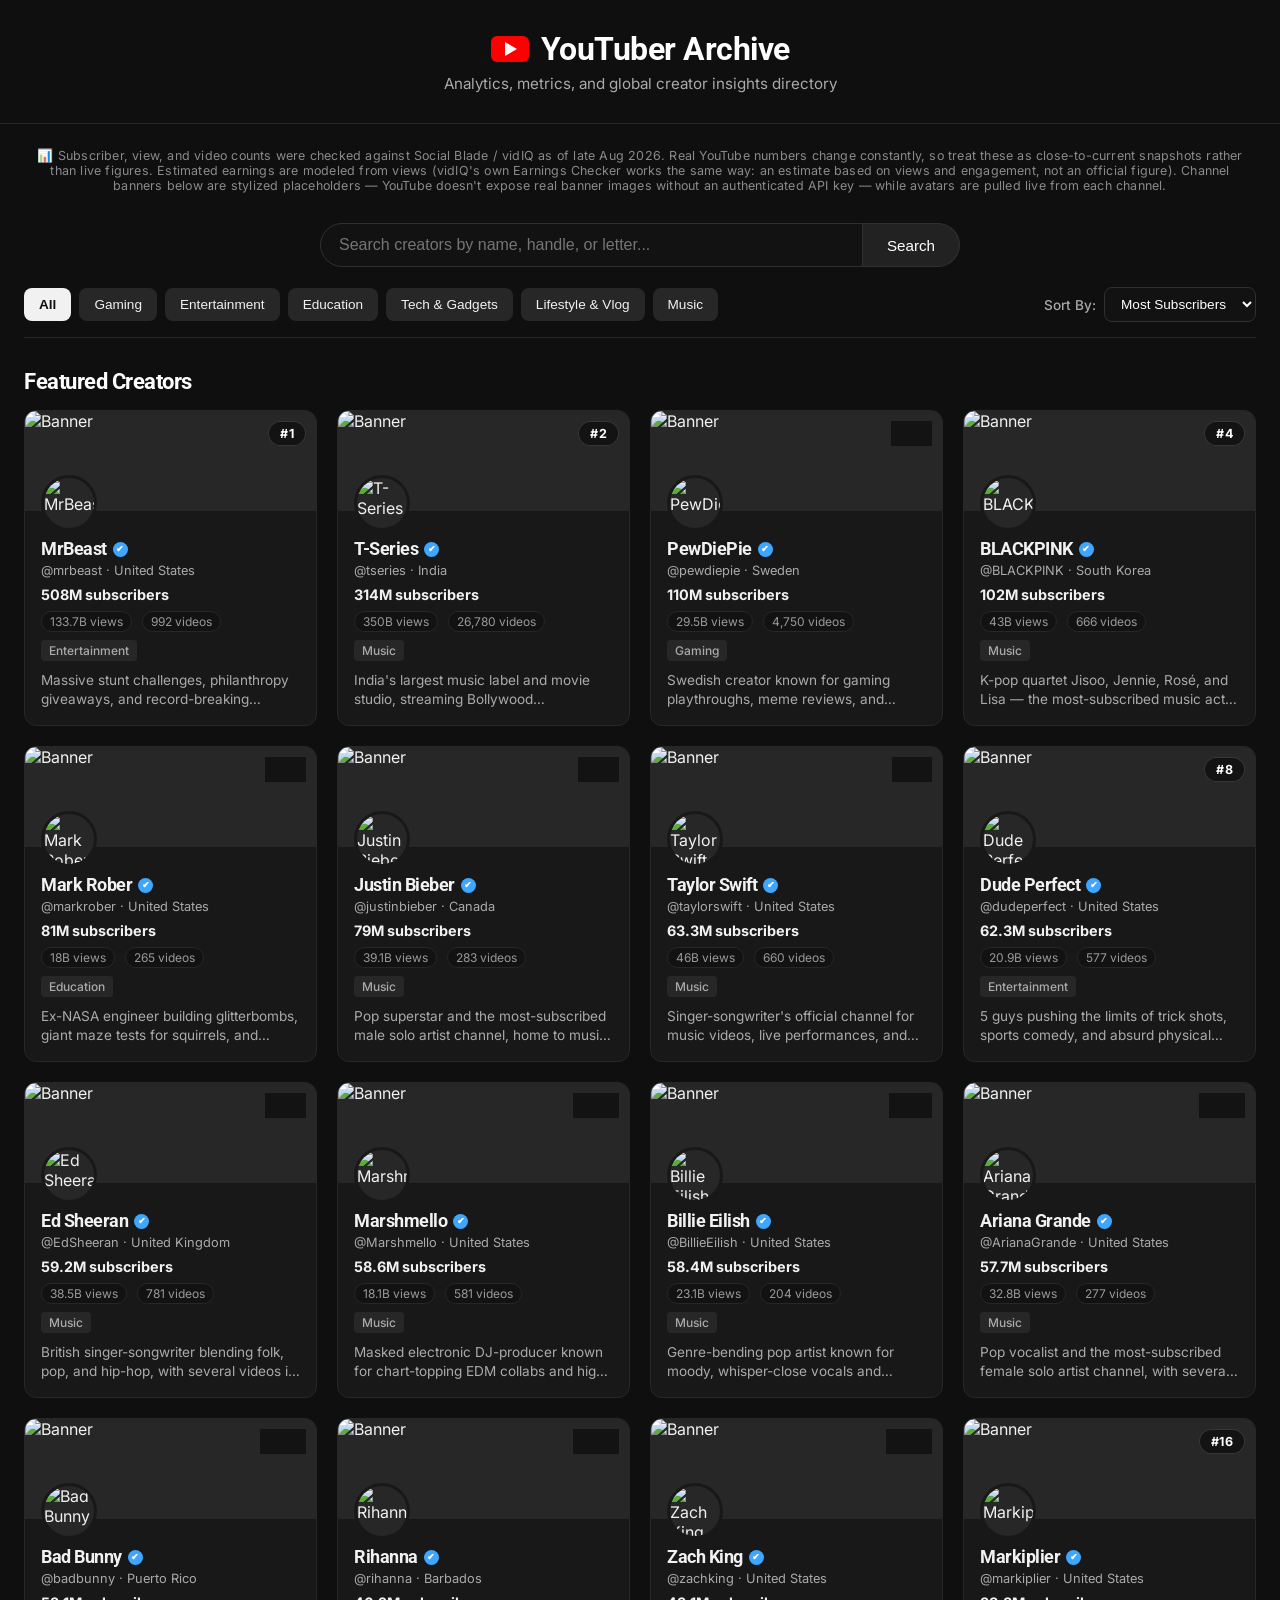
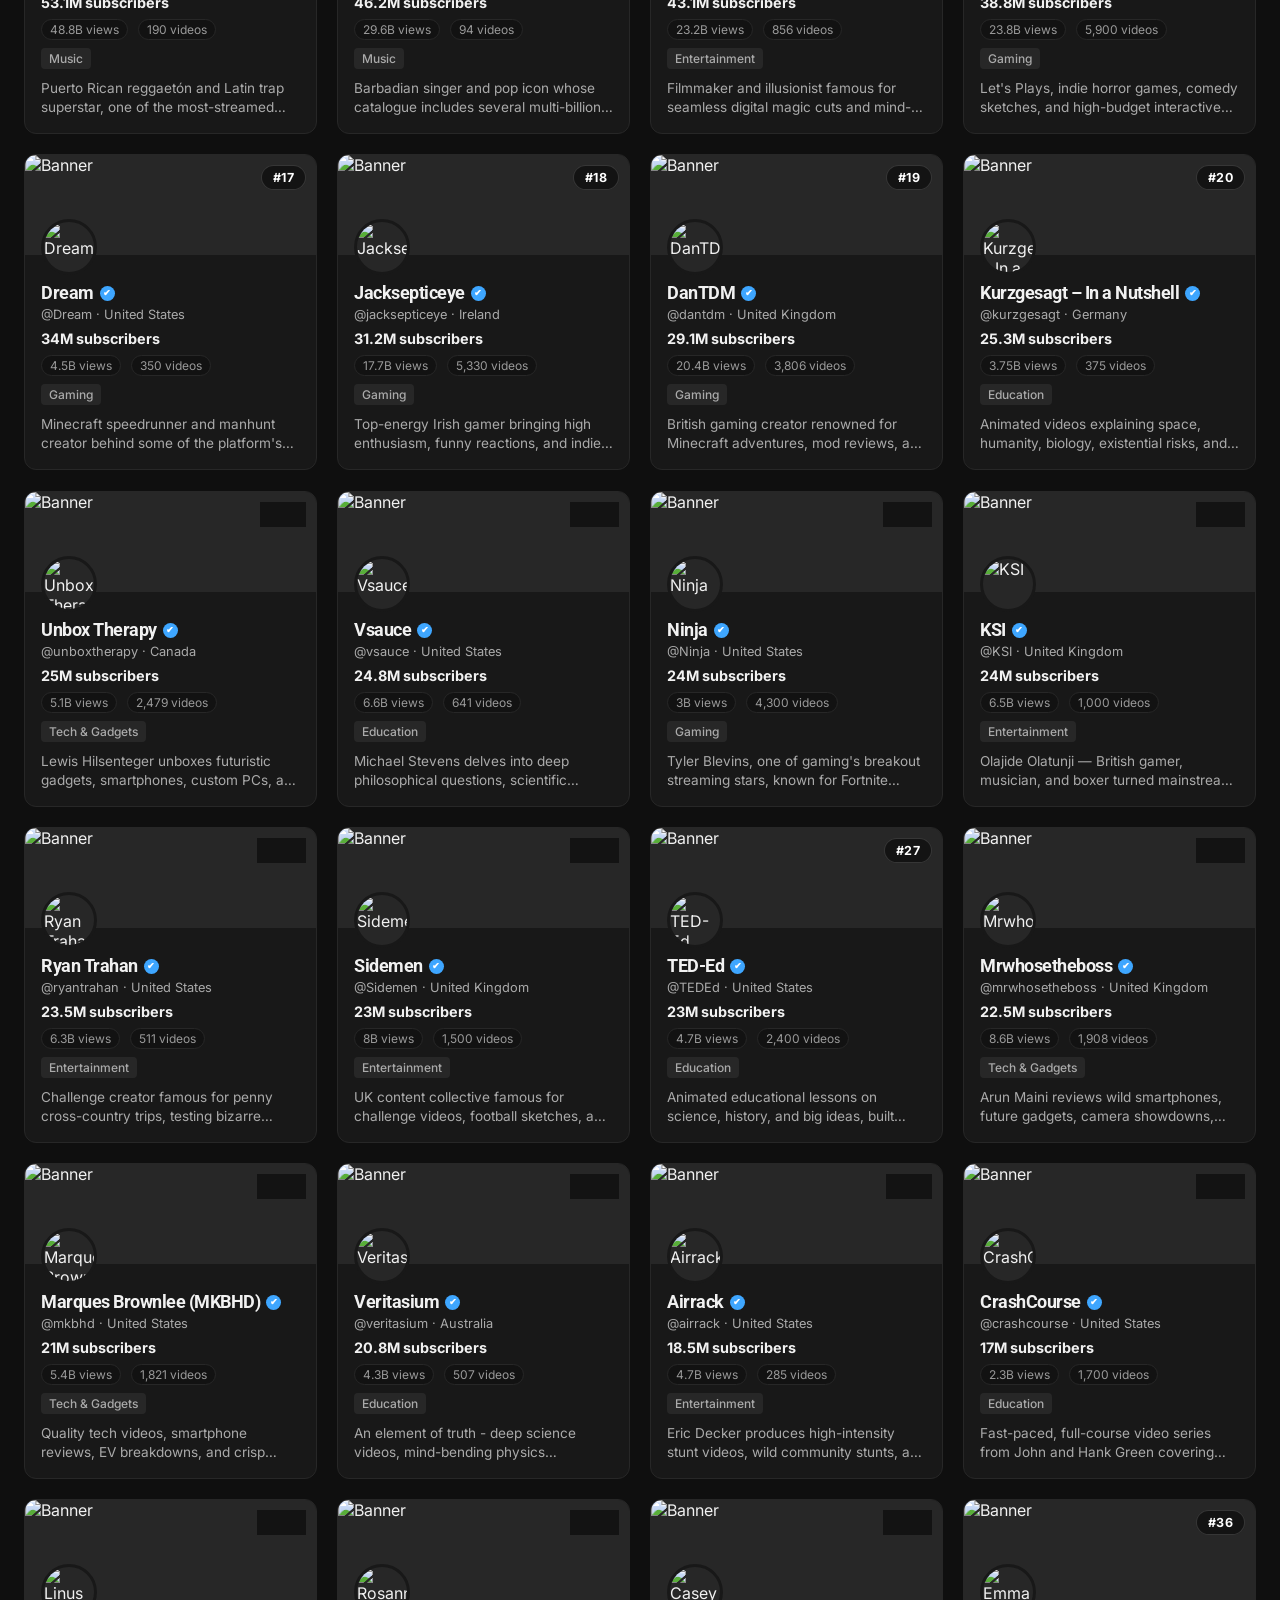
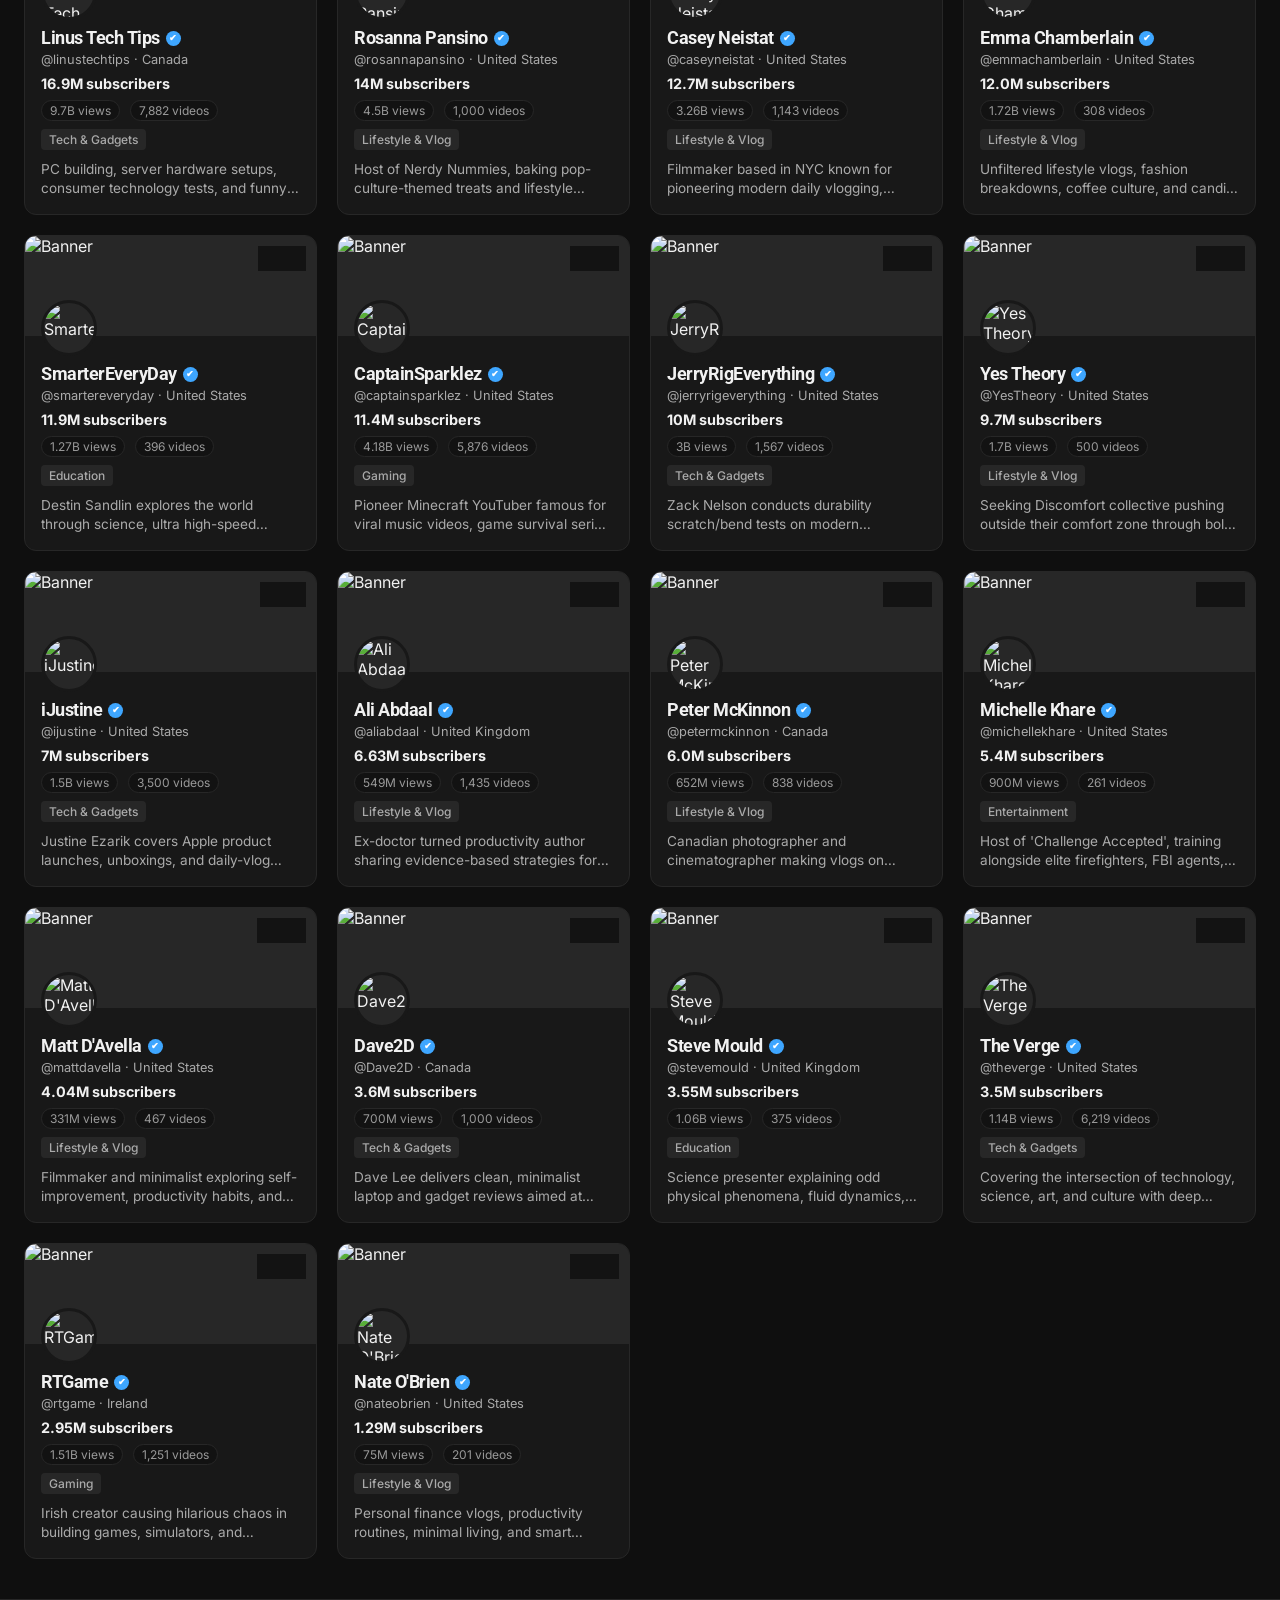
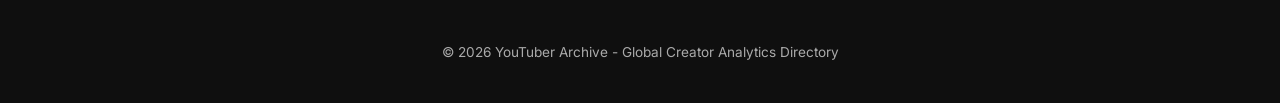
==== commit 6a72e5c0: "Resolve conflicts and update latest app changes" ====
--- a/index.html
+++ b/index.html
@@ -99,4 +99,4 @@
 
     <script src="app.js"></script>
 </body>
-</html>+</html>
--- a/style.css
+++ b/style.css
@@ -703,4 +703,4 @@
     font-size: 0.85rem;
     border-top: 1px solid #272727;
     margin-top: 40px;
-}+}
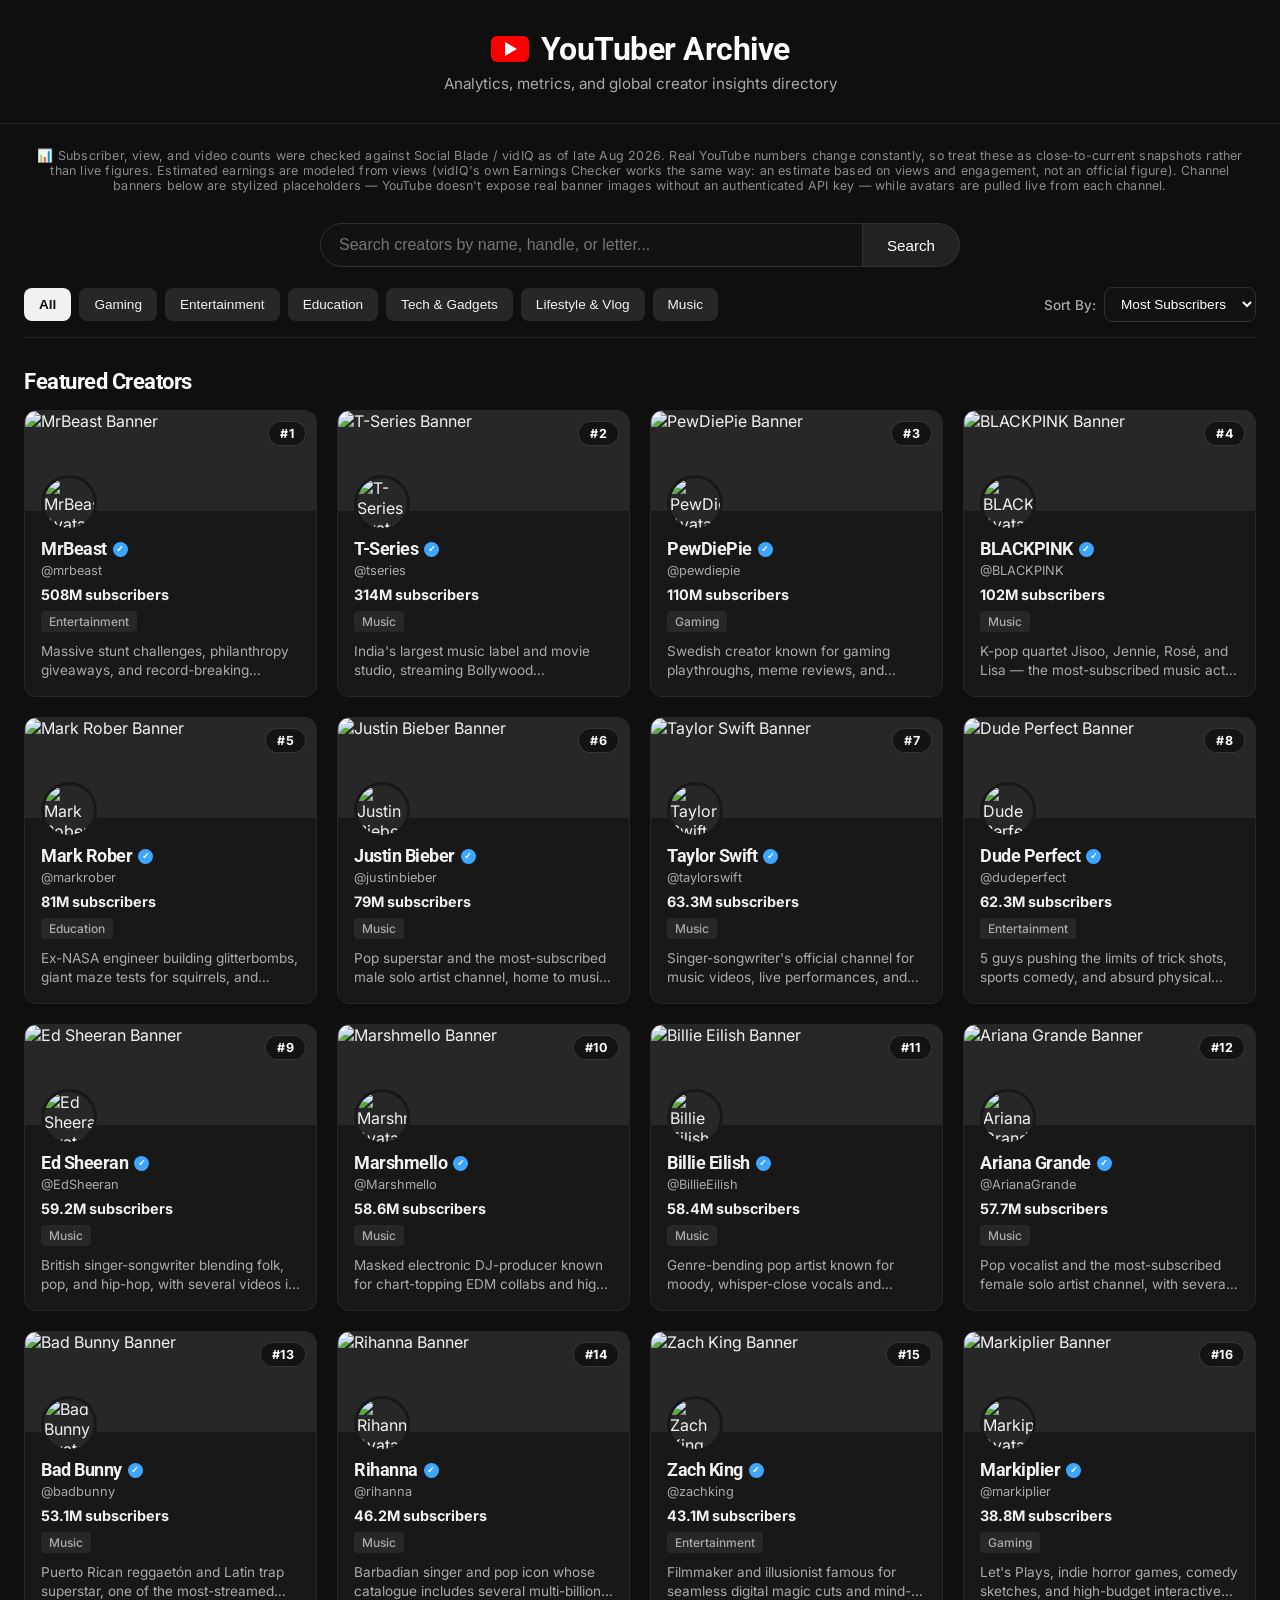
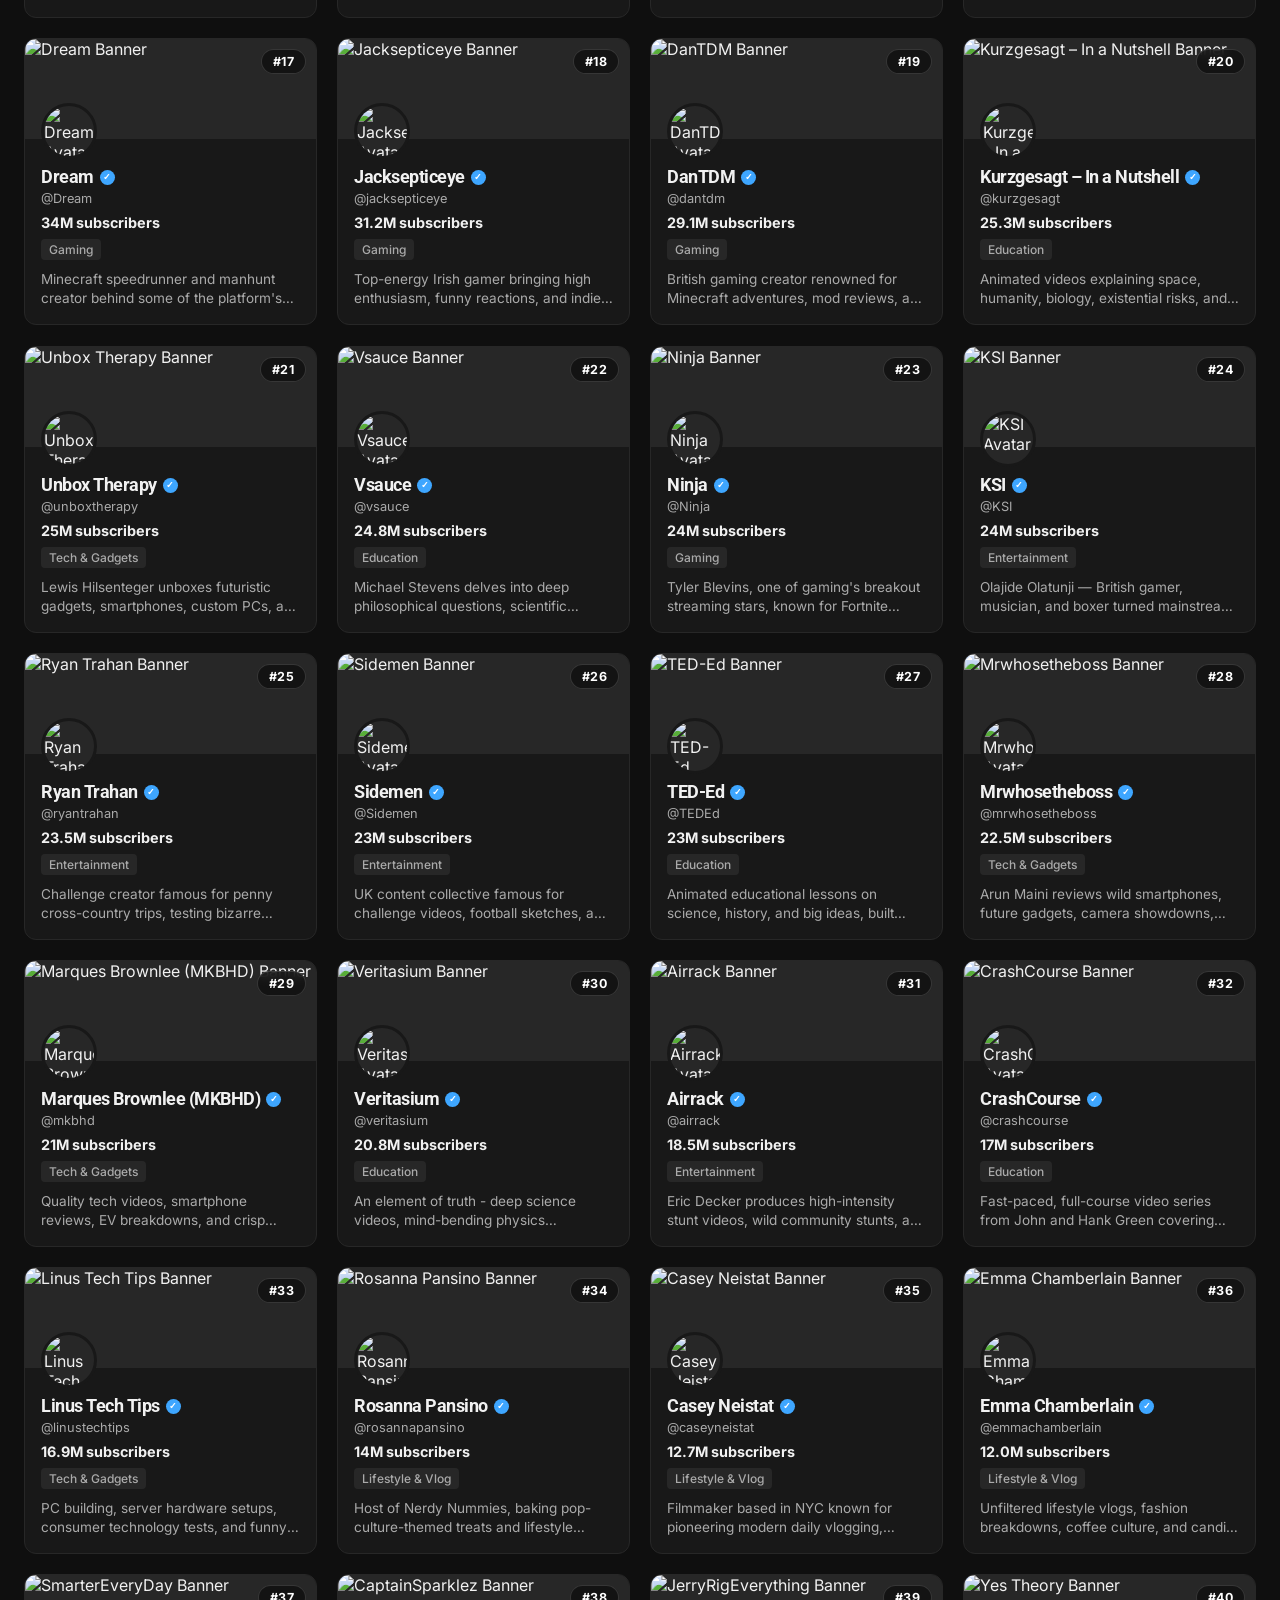
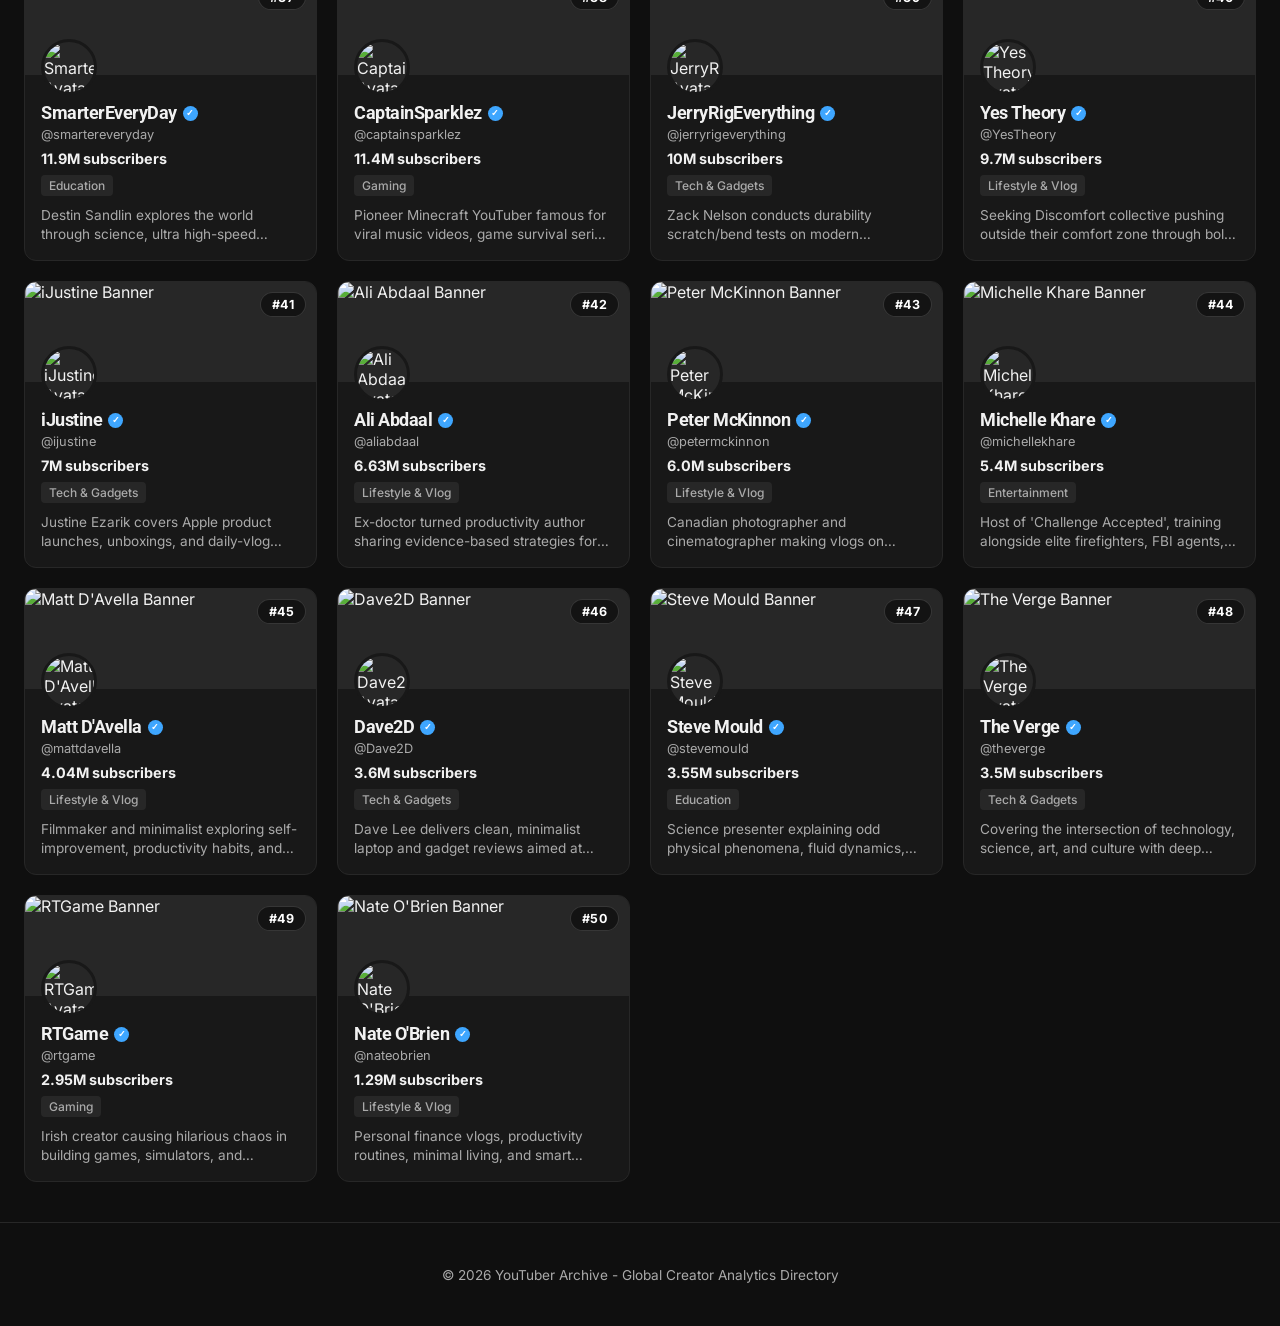
==== commit 717e8ec3: "Fix static file routes for CSS and JS" ====
--- a/index.html
+++ b/index.html
@@ -99,4 +99,4 @@
 
     <script src="app.js"></script>
 </body>
-</html>
+</html>
--- a/style.css
+++ b/style.css
@@ -703,4 +703,4 @@
     font-size: 0.85rem;
     border-top: 1px solid #272727;
     margin-top: 40px;
-}
+}
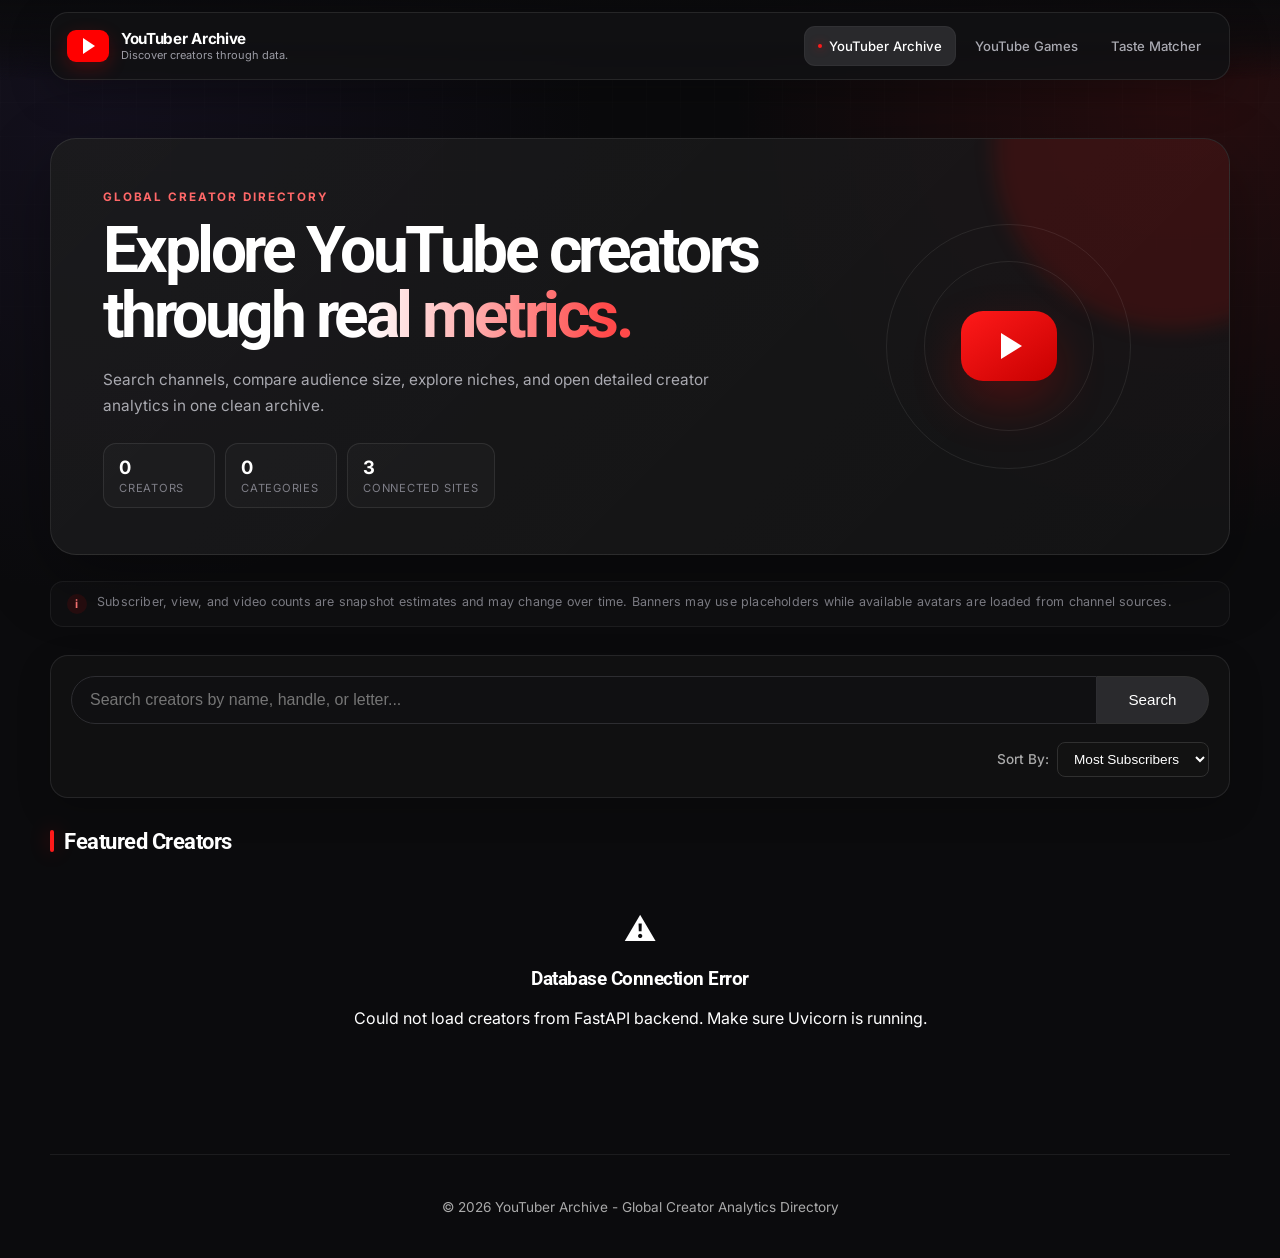
==== commit e68fa63e: "Update API base URL for Vercel deployment" ====
--- a/index.html
+++ b/index.html
@@ -11,16 +11,51 @@
 </head>
 <body>
 
-    <header>
-        <div class="brand-badge">
-            <span class="brand-icon"></span>
-            <h1>YouTuber Archive</h1>
+    <header class="site-header">
+        <div class="topbar">
+            <a class="brand-link" href="https://my-fastapi-service-sigma.vercel.app/" aria-label="YouTuber Archive home">
+                <span class="brand-icon" aria-hidden="true"></span>
+                <span class="brand-copy">
+                    <strong>YouTuber Archive</strong>
+                    <small>Discover creators through data.</small>
+                </span>
+            </a>
+
+            <button class="nav-toggle" id="navToggle" type="button" aria-label="Open website navigation" aria-expanded="false">
+                <span></span><span></span><span></span>
+            </button>
+
+            <nav class="site-switcher" id="siteSwitcher" aria-label="Project websites">
+                <a class="site-link active" href="https://my-fastapi-service-sigma.vercel.app/">
+                    <span class="nav-dot"></span>YouTuber Archive
+                </a>
+                <a class="site-link" href="https://my-fastapi-service-website2.vercel.app/">YouTube Games</a>
+                <a class="site-link" href="https://my-fastapi-service-website3.vercel.app/">Taste Matcher</a>
+            </nav>
         </div>
-        <p>Analytics, metrics, and global creator insights directory</p>
     </header>
 
+    <section class="archive-hero">
+        <div class="hero-copy">
+            <span class="eyebrow">GLOBAL CREATOR DIRECTORY</span>
+            <h1>Explore YouTube creators through <span>real metrics.</span></h1>
+            <p>Search channels, compare audience size, explore niches, and open detailed creator analytics in one clean archive.</p>
+            <div class="hero-stats" aria-label="Archive statistics">
+                <div class="hero-stat"><strong id="totalCreators">0</strong><span>Creators</span></div>
+                <div class="hero-stat"><strong id="totalNiches">0</strong><span>Categories</span></div>
+                <div class="hero-stat"><strong>3</strong><span>Connected Sites</span></div>
+            </div>
+        </div>
+        <div class="hero-visual" aria-hidden="true">
+            <div class="pulse-orbit orbit-one"></div>
+            <div class="pulse-orbit orbit-two"></div>
+            <div class="hero-play"><span></span></div>
+        </div>
+    </section>
+
     <div class="data-note">
-        📊 Subscriber, view, and video counts were checked against Social Blade / vidIQ as of late Aug 2026. Real YouTube numbers change constantly, so treat these as close-to-current snapshots rather than live figures. Estimated earnings are modeled from views (vidIQ's own Earnings Checker works the same way: an estimate based on views and engagement, not an official figure). Channel banners below are stylized placeholders — YouTube doesn't expose real banner images without an authenticated API key — while avatars are pulled live from each channel.
+        <span class="note-icon">i</span>
+        <span>Subscriber, view, and video counts are snapshot estimates and may change over time. Banners may use placeholders while available avatars are loaded from channel sources.</span>
     </div>
 
     <main>
@@ -53,44 +88,7 @@
     </main>
 
     <div class="modal-overlay" id="creatorModal" onclick="closeModal(event)">
-        <div class="modal-content" onclick="event.stopPropagation()">
-            <button class="modal-close-btn" onclick="closeModal()">&times;</button>
-            
-            <img id="modalBanner" class="modal-banner" src="" alt="Banner">
-            
-            <div class="modal-header-info">
-                <button class="subscribe-btn">Subscribe</button>
-                <div class="modal-identity">
-                    <div class="modal-avatar-wrapper">
-                        <img id="modalAvatar" class="modal-avatar" src="" alt="Avatar">
-                    </div>
-                    <div class="modal-name-block">
-                        <h2 id="modalName" style="margin: 0; color: white;">Creator Name <span class="verified-badge" title="Verified">✔</span></h2>
-                        <div id="modalHandle" style="color: #aaa; font-size: 0.9rem;">@handle</div>
-                        <div id="modalRankBadge" class="rank-pill">Rank #0</div>
-                    </div>
-                </div>
-            </div>
-
-            <div class="modal-body">
-                <h4 class="section-label">Channel Analytics <span class="section-sub">10 channel metrics</span></h4>
-                <div class="stats-grid" id="modalStatsGrid">
-                    <!-- 14 stat tiles injected by app.js -->
-                </div>
-
-                <h4 class="section-label">About Channel</h4>
-                <p id="modalBio" style="color: #ccc; font-size: 0.9rem; line-height: 1.5; margin-bottom: 20px;"></p>
-
-                <h4 class="section-label">Most Popular Upload</h4>
-                <div class="popular-upload">
-                    <img id="modalUploadThumb" src="" alt="Video Thumbnail">
-                    <div>
-                        <strong id="modalUploadTitle" style="color: white; font-size: 0.9rem; display: block; margin-bottom: 4px;">Video Title</strong>
-                        <span id="modalUploadViews" style="color: #aaa; font-size: 0.8rem;">0 views</span>
-                    </div>
-                </div>
-            </div>
-        </div>
+        <!-- Modal content is injected dynamically via app.js -->
     </div>
 
     <footer>
@@ -99,4 +97,4 @@
 
     <script src="app.js"></script>
 </body>
-</html>+</html>
--- a/style.css
+++ b/style.css
@@ -214,6 +214,32 @@
     transform: translateY(20px) scale(0.98);
     perspective: 600px;
     will-change: transform;
+    position: relative;
+    z-index: 1;
+}
+
+/* Premium Trading Card Glow Effect */
+.youtuber-card::before {
+    content: "";
+    position: absolute;
+    inset: -2px;
+    border-radius: 14px;
+    background: linear-gradient(45deg, #ff0000, #ff7300, #ff0000, #4a0000);
+    background-size: 400%;
+    z-index: -1;
+    opacity: 0;
+    transition: opacity 0.4s ease;
+    animation: glowingBorder 6s linear infinite;
+}
+
+.youtuber-card:hover::before {
+    opacity: 1;
+}
+
+@keyframes glowingBorder {
+    0% { background-position: 0 0; }
+    50% { background-position: 400% 0; }
+    100% { background-position: 0 0; }
 }
 
 .youtuber-card.revealed {
@@ -233,7 +259,7 @@
 
 .youtuber-card:hover {
     transform: translateY(-8px) scale(1.015);
-    border-color: #555;
+    border-color: transparent;
     box-shadow: 0 12px 30px rgba(0, 0, 0, 0.55), 0 0 16px rgba(255, 0, 0, 0.18);
 }
 
@@ -260,6 +286,7 @@
     width: 100%;
     height: 100px;
     background: #272727;
+    z-index: 2; /* Layering fix for glow */
 }
 
 .channel-banner {
@@ -326,32 +353,15 @@
     50% { box-shadow: 0 0 6px rgba(62, 166, 255, 0.85); }
 }
 
-.mini-stats-row {
-    display: flex;
-    gap: 10px;
-    align-items: center;
-    margin-bottom: 8px;
-    flex-wrap: wrap;
-}
-
-.mini-stat {
-    font-size: 0.75rem;
-    color: #999;
-    background: #121212;
-    border: 1px solid #272727;
-    padding: 2px 8px;
-    border-radius: 20px;
-}
-
-.mini-stat.trend-up { color: #4ade80; border-color: rgba(74, 222, 128, 0.3); }
-.mini-stat.trend-down { color: #f87171; border-color: rgba(248, 113, 113, 0.3); }
-
 /* CARD DETAILS */
 .card-body {
     padding: 28px 16px 16px 16px;
     display: flex;
     flex-direction: column;
     flex: 1;
+    background: linear-gradient(180deg, #19191b, #141416); /* Layering fix for glow */
+    border-radius: 0 0 12px 12px;
+    z-index: 2; 
 }
 
 .youtuber-card h3 {
@@ -480,7 +490,7 @@
     display: flex;
     align-items: flex-end;
     gap: 16px;
-    padding-right: 100px; /* keep clear of the absolutely-positioned Subscribe button */
+    padding-right: 100px;
 }
 
 .modal-avatar-wrapper {
@@ -584,30 +594,21 @@
     display: block;
 }
 
-.stat-item.trend-up strong { color: #4ade80; }
-.stat-item.trend-down strong { color: #f87171; }
-
-.section-sub {
-    color: #666;
-    text-transform: none;
-    font-size: 0.75rem;
-    font-weight: 400;
-    letter-spacing: 0;
-    margin-left: 6px;
-}
-
-.rank-pill {
-    display: inline-block;
+/* VISUAL BAR CSS */
+.visual-bar-container {
+    width: 100%;
+    height: 8px;
     background: #272727;
-    border: 1px solid #3a3a3a;
-    color: #fff;
-    font-size: 0.8rem;
-    font-weight: 600;
-    padding: 5px 12px;
-    border-radius: 20px;
-    margin-top: 10px;
-    animation: badgePop 0.45s cubic-bezier(0.34, 1.56, 0.64, 1) both;
-    animation-delay: 0.15s;
+    border-radius: 4px;
+    margin: 8px 0 4px 0;
+    overflow: hidden;
+}
+
+.visual-bar-fill {
+    height: 100%;
+    background: linear-gradient(90deg, #ff0000, #ff6b6b);
+    border-radius: 4px;
+    transition: width 1s cubic-bezier(0.16, 1, 0.3, 1);
 }
 
 .popular-upload {
@@ -679,7 +680,6 @@
     50% { transform: translateY(-8px); }
 }
 
-/* SEARCH INPUT micro-interaction */
 .search-bar input {
     transition: box-shadow 0.25s ease, border-color 0.25s ease, transform 0.2s ease;
 }
@@ -703,4 +703,601 @@
     font-size: 0.85rem;
     border-top: 1px solid #272727;
     margin-top: 40px;
+}
+
+/* ==============================
+   2026 UI REFRESH
+   ============================== */
+:root {
+    --page-bg: #0b0b0d;
+    --surface: rgba(20, 20, 22, 0.92);
+    --surface-2: #171719;
+    --surface-3: #222225;
+    --border-soft: rgba(255, 255, 255, 0.09);
+    --text-main: #f6f6f6;
+    --text-muted: #9b9ba4;
+    --yt-red: #ff1a1a;
+    --header-width: 1180px;
+}
+
+html {
+    scroll-behavior: smooth;
+}
+
+body {
+    min-height: 100vh;
+    overflow-x: hidden;
+    background:
+        radial-gradient(circle at 8% 8%, rgba(65, 45, 118, 0.16), transparent 30%),
+        radial-gradient(circle at 92% 8%, rgba(255, 31, 31, 0.12), transparent 27%),
+        var(--page-bg);
+}
+
+body::before {
+    content: "";
+    position: fixed;
+    inset: 0;
+    pointer-events: none;
+    background-image: linear-gradient(rgba(255,255,255,0.012) 1px, transparent 1px),
+                      linear-gradient(90deg, rgba(255,255,255,0.012) 1px, transparent 1px);
+    background-size: 34px 34px;
+    mask-image: linear-gradient(to bottom, black, transparent 72%);
+    z-index: -1;
+}
+
+.site-header {
+    position: sticky;
+    top: 0;
+    z-index: 120;
+    padding: 12px 18px 0;
+    background: linear-gradient(to bottom, rgba(11,11,13,0.96), rgba(11,11,13,0.74), transparent);
+    border: 0;
+    text-align: initial;
+    backdrop-filter: blur(14px);
+}
+
+.topbar {
+    max-width: var(--header-width);
+    min-height: 68px;
+    margin: 0 auto;
+    padding: 10px 14px 10px 16px;
+    display: flex;
+    align-items: center;
+    justify-content: space-between;
+    gap: 24px;
+    background: rgba(18, 18, 20, 0.88);
+    border: 1px solid var(--border-soft);
+    border-radius: 18px;
+    box-shadow: 0 14px 40px rgba(0,0,0,0.28);
+    animation: topbarDrop 0.65s cubic-bezier(.16,1,.3,1) both;
+}
+
+@keyframes topbarDrop {
+    from { opacity: 0; transform: translateY(-18px) scale(.985); }
+    to { opacity: 1; transform: translateY(0) scale(1); }
+}
+
+.brand-link {
+    display: inline-flex;
+    align-items: center;
+    gap: 12px;
+    color: inherit;
+    text-decoration: none;
+    min-width: 0;
+}
+
+.brand-link:hover .brand-icon {
+    transform: translateY(-2px) scale(1.06);
+    box-shadow: 0 0 26px rgba(255,0,0,.38);
+}
+
+.site-header .brand-icon {
+    flex: 0 0 auto;
+    width: 42px;
+    height: 32px;
+    border-radius: 9px;
+    box-shadow: 0 6px 18px rgba(255, 0, 0, 0.22);
+}
+
+.site-header .brand-icon::after {
+    top: 8px;
+    left: 16px;
+    border-top-width: 8px;
+    border-bottom-width: 8px;
+    border-left-width: 12px;
+}
+
+.brand-copy {
+    display: flex;
+    flex-direction: column;
+    gap: 3px;
+    line-height: 1.05;
+}
+
+.brand-copy strong {
+    font-size: .95rem;
+    color: #fff;
+    letter-spacing: -.02em;
+}
+
+.brand-copy small {
+    color: var(--text-muted);
+    font-size: .69rem;
+    white-space: nowrap;
+}
+
+.site-switcher {
+    display: flex;
+    align-items: center;
+    gap: 5px;
+}
+
+.site-link {
+    position: relative;
+    display: inline-flex;
+    align-items: center;
+    gap: 7px;
+    min-height: 40px;
+    padding: 0 14px;
+    border-radius: 11px;
+    color: #aaaab2;
+    text-decoration: none;
+    font-size: .82rem;
+    font-weight: 500;
+    white-space: nowrap;
+    overflow: hidden;
+}
+
+.site-link::after {
+    content: "";
+    position: absolute;
+    inset: 0;
+    background: linear-gradient(110deg, transparent 20%, rgba(255,255,255,.07), transparent 80%);
+    transform: translateX(-120%);
+    transition: transform .55s ease;
+}
+
+.site-link:hover {
+    color: #fff;
+    background: rgba(255,255,255,.055);
+    transform: translateY(-1px);
+}
+
+.site-link:hover::after {
+    transform: translateX(120%);
+}
+
+.site-link.active {
+    color: #fff;
+    background: #29292c;
+    box-shadow: inset 0 0 0 1px rgba(255,255,255,.04);
+}
+
+.nav-dot {
+    width: 4px;
+    height: 4px;
+    border-radius: 50%;
+    background: var(--yt-red);
+    box-shadow: 0 0 10px rgba(255,0,0,.8);
+    animation: navPulse 1.9s ease-in-out infinite;
+}
+
+@keyframes navPulse {
+    0%, 100% { transform: scale(1); opacity: .9; }
+    50% { transform: scale(1.7); opacity: .45; }
+}
+
+.nav-toggle {
+    display: none;
+    width: 42px;
+    height: 42px;
+    padding: 0;
+    border-radius: 10px;
+    border: 1px solid var(--border-soft);
+    background: #222225;
+    cursor: pointer;
+    align-items: center;
+    justify-content: center;
+    flex-direction: column;
+    gap: 4px;
+}
+
+.nav-toggle span {
+    width: 17px;
+    height: 2px;
+    background: #fff;
+    border-radius: 99px;
+    transition: .25s ease;
+}
+
+.nav-toggle.open span:nth-child(1) { transform: translateY(6px) rotate(45deg); }
+.nav-toggle.open span:nth-child(2) { opacity: 0; transform: scaleX(0); }
+.nav-toggle.open span:nth-child(3) { transform: translateY(-6px) rotate(-45deg); }
+
+.archive-hero {
+    max-width: var(--header-width);
+    margin: 58px auto 26px;
+    padding: 46px 52px;
+    min-height: 310px;
+    display: grid;
+    grid-template-columns: minmax(0, 1.35fr) minmax(260px, .65fr);
+    align-items: center;
+    gap: 38px;
+    border: 1px solid var(--border-soft);
+    border-radius: 26px;
+    background:
+        linear-gradient(135deg, rgba(255,255,255,.035), rgba(255,255,255,.012)),
+        rgba(18,18,20,.78);
+    box-shadow: 0 24px 70px rgba(0,0,0,.32);
+    overflow: hidden;
+    position: relative;
+    animation: heroEnter .72s .06s cubic-bezier(.16,1,.3,1) both;
+}
+
+.archive-hero::before {
+    content: "";
+    position: absolute;
+    width: 360px;
+    height: 360px;
+    border-radius: 50%;
+    right: -125px;
+    top: -170px;
+    background: rgba(255,0,0,.13);
+    filter: blur(10px);
+}
+
+@keyframes heroEnter {
+    from { opacity: 0; transform: translateY(24px); }
+    to { opacity: 1; transform: translateY(0); }
+}
+
+.eyebrow {
+    display: inline-flex;
+    margin-bottom: 14px;
+    color: #ff6868;
+    font-weight: 700;
+    font-size: .73rem;
+    letter-spacing: .16em;
+}
+
+.hero-copy h1 {
+    max-width: 720px;
+    margin: 0;
+    font: 700 clamp(2.15rem, 5vw, 4rem)/1.02 'Roboto', sans-serif;
+    letter-spacing: -.055em;
+    color: #fff;
+}
+
+.hero-copy h1 span {
+    background: linear-gradient(90deg, #fff 15%, #ff4a4a 92%);
+    -webkit-background-clip: text;
+    background-clip: text;
+    color: transparent;
+}
+
+.hero-copy > p {
+    max-width: 650px;
+    margin: 18px 0 24px;
+    color: #a9a9b0;
+    line-height: 1.7;
+    font-size: .96rem;
+}
+
+.hero-stats {
+    display: flex;
+    flex-wrap: wrap;
+    gap: 10px;
+}
+
+.hero-stat {
+    min-width: 112px;
+    padding: 12px 15px;
+    border: 1px solid var(--border-soft);
+    border-radius: 13px;
+    background: rgba(255,255,255,.025);
+}
+
+.hero-stat strong,
+.hero-stat span {
+    display: block;
+}
+
+.hero-stat strong {
+    color: #fff;
+    font-size: 1.15rem;
+}
+
+.hero-stat span {
+    margin-top: 3px;
+    color: #7f7f88;
+    font-size: .7rem;
+    text-transform: uppercase;
+    letter-spacing: .07em;
+}
+
+.hero-visual {
+    position: relative;
+    min-height: 210px;
+    display: grid;
+    place-items: center;
+}
+
+.hero-play {
+    width: 96px;
+    height: 70px;
+    border-radius: 22px;
+    display: grid;
+    place-items: center;
+    background: linear-gradient(145deg, #ff1a1a, #c70000);
+    box-shadow: 0 22px 50px rgba(255,0,0,.22);
+    animation: playFloat 4s ease-in-out infinite;
+    position: relative;
+    z-index: 3;
+}
+
+.hero-play span {
+    width: 0;
+    height: 0;
+    border-top: 13px solid transparent;
+    border-bottom: 13px solid transparent;
+    border-left: 21px solid white;
+    margin-left: 5px;
+}
+
+@keyframes playFloat {
+    0%, 100% { transform: translateY(0) rotate(-2deg); }
+    50% { transform: translateY(-10px) rotate(2deg); }
+}
+
+.pulse-orbit {
+    position: absolute;
+    border: 1px solid rgba(255,255,255,.08);
+    border-radius: 50%;
+    animation: orbitPulse 3.6s ease-in-out infinite;
+}
+
+.orbit-one { width: 170px; height: 170px; }
+.orbit-two { width: 245px; height: 245px; animation-delay: .6s; }
+
+@keyframes orbitPulse {
+    0%, 100% { transform: scale(.9); opacity: .35; }
+    50% { transform: scale(1.05); opacity: .95; border-color: rgba(255,0,0,.18); }
+}
+
+.data-note {
+    max-width: var(--header-width);
+    margin: 0 auto 28px;
+    padding: 12px 16px;
+    display: flex;
+    align-items: flex-start;
+    gap: 10px;
+    text-align: left;
+    color: #85858d;
+    background: rgba(255,255,255,.018);
+    border: 1px solid rgba(255,255,255,.055);
+    border-radius: 13px;
+}
+
+.note-icon {
+    flex: 0 0 auto;
+    width: 20px;
+    height: 20px;
+    border-radius: 50%;
+    display: grid;
+    place-items: center;
+    color: #ff7777;
+    background: rgba(255,0,0,.1);
+    font-weight: 700;
+    font-size: .72rem;
+}
+
+main {
+    max-width: var(--header-width);
+    margin: 0 auto;
+    padding: 0 0 24px;
+}
+
+.search-section {
+    padding: 20px;
+    margin-bottom: 26px;
+    border: 1px solid var(--border-soft);
+    border-radius: 18px;
+    background: rgba(18,18,20,.72);
+    box-shadow: 0 12px 34px rgba(0,0,0,.18);
+}
+
+.search-bar {
+    max-width: none;
+    margin: 0 0 18px;
+}
+
+.search-bar input {
+    min-height: 48px;
+    background: #101012;
+    border-color: #2d2d31;
+}
+
+.primary-btn {
+    min-width: 112px;
+    background: #2a2a2d;
+}
+
+.controls-row {
+    border-bottom: 0;
+    padding-bottom: 0;
+}
+
+main > h2 {
+    display: flex;
+    align-items: center;
+    gap: 10px;
+    margin-top: 30px;
+}
+
+main > h2::before {
+    content: "";
+    width: 4px;
+    height: 22px;
+    border-radius: 99px;
+    background: var(--yt-red);
+    box-shadow: 0 0 18px rgba(255,0,0,.35);
+}
+
+.youtuber-list {
+    gap: 18px;
+}
+
+.youtuber-card {
+    border-radius: 16px;
+    background: linear-gradient(180deg, #19191b, #141416);
+}
+
+.youtuber-card:hover {
+    box-shadow: 0 18px 42px rgba(0,0,0,.55), 0 0 24px rgba(255,0,0,.08);
+}
+
+footer {
+    max-width: var(--header-width);
+    margin: 46px auto 0;
+    border-top-color: rgba(255,255,255,.07);
+}
+
+@media (max-width: 1220px) {
+    .archive-hero,
+    .data-note,
+    main,
+    footer {
+        margin-left: 22px;
+        margin-right: 22px;
+    }
+}
+
+@media (max-width: 820px) {
+    .site-header {
+        padding: 10px 12px 0;
+    }
+    .topbar {
+        min-height: 62px;
+        border-radius: 15px;
+        position: relative;
+    }
+    .nav-toggle {
+        display: inline-flex;
+        margin-left: auto;
+    }
+    .site-switcher {
+        position: absolute;
+        top: calc(100% + 10px);
+        left: 0;
+        right: 0;
+        padding: 8px;
+        flex-direction: column;
+        align-items: stretch;
+        background: rgba(18,18,20,.98);
+        border: 1px solid var(--border-soft);
+        border-radius: 14px;
+        box-shadow: 0 18px 50px rgba(0,0,0,.48);
+        opacity: 0;
+        visibility: hidden;
+        transform: translateY(-8px) scale(.985);
+        transform-origin: top;
+        pointer-events: none;
+    }
+    .site-switcher.open {
+        opacity: 1;
+        visibility: visible;
+        transform: translateY(0) scale(1);
+        pointer-events: auto;
+    }
+    .site-link {
+        width: 100%;
+        justify-content: flex-start;
+        padding: 0 13px;
+    }
+    .archive-hero {
+        grid-template-columns: 1fr;
+        min-height: auto;
+        padding: 34px 28px;
+        margin-top: 34px;
+    }
+    .hero-visual {
+        min-height: 150px;
+    }
+    .orbit-two { width: 190px; height: 190px; }
+    .orbit-one { width: 135px; height: 135px; }
+    .controls-row {
+        align-items: flex-start;
+        flex-direction: column;
+    }
+    .sort-container {
+        width: 100%;
+        justify-content: space-between;
+    }
+}
+
+@media (max-width: 560px) {
+    .brand-copy small { display: none; }
+    .brand-copy strong { font-size: .88rem; }
+    .site-header .brand-icon { width: 38px; height: 29px; }
+    .archive-hero,
+    .data-note,
+    main,
+    footer {
+        margin-left: 14px;
+        margin-right: 14px;
+    }
+    .archive-hero {
+        padding: 28px 20px;
+        border-radius: 20px;
+    }
+    .hero-copy h1 {
+        font-size: clamp(2rem, 12vw, 3rem);
+    }
+    .hero-stats {
+        display: grid;
+        grid-template-columns: repeat(3, 1fr);
+        width: 100%;
+    }
+    .hero-stat {
+        min-width: 0;
+        padding: 10px;
+    }
+    .hero-stat strong { font-size: 1rem; }
+    .hero-stat span { font-size: .6rem; }
+    .search-section { padding: 14px; }
+    .search-bar {
+        gap: 8px;
+        flex-direction: column;
+    }
+    .search-bar input,
+    .primary-btn {
+        width: 100%;
+        border-radius: 12px;
+        border: 1px solid #303030;
+    }
+    .primary-btn { min-height: 44px; }
+    .category-chips {
+        flex-wrap: nowrap;
+        width: 100%;
+        overflow-x: auto;
+        padding-bottom: 4px;
+        scrollbar-width: thin;
+    }
+    .chip-btn { flex: 0 0 auto; }
+    .youtuber-list {
+        grid-template-columns: 1fr;
+    }
+    .modal-content {
+        width: calc(100% - 20px);
+        max-height: 92vh;
+    }
+}
+
+@media (prefers-reduced-motion: reduce) {
+    *, *::before, *::after {
+        animation-duration: .01ms !important;
+        animation-iteration-count: 1 !important;
+        scroll-behavior: auto !important;
+        transition-duration: .01ms !important;
+    }
 }
